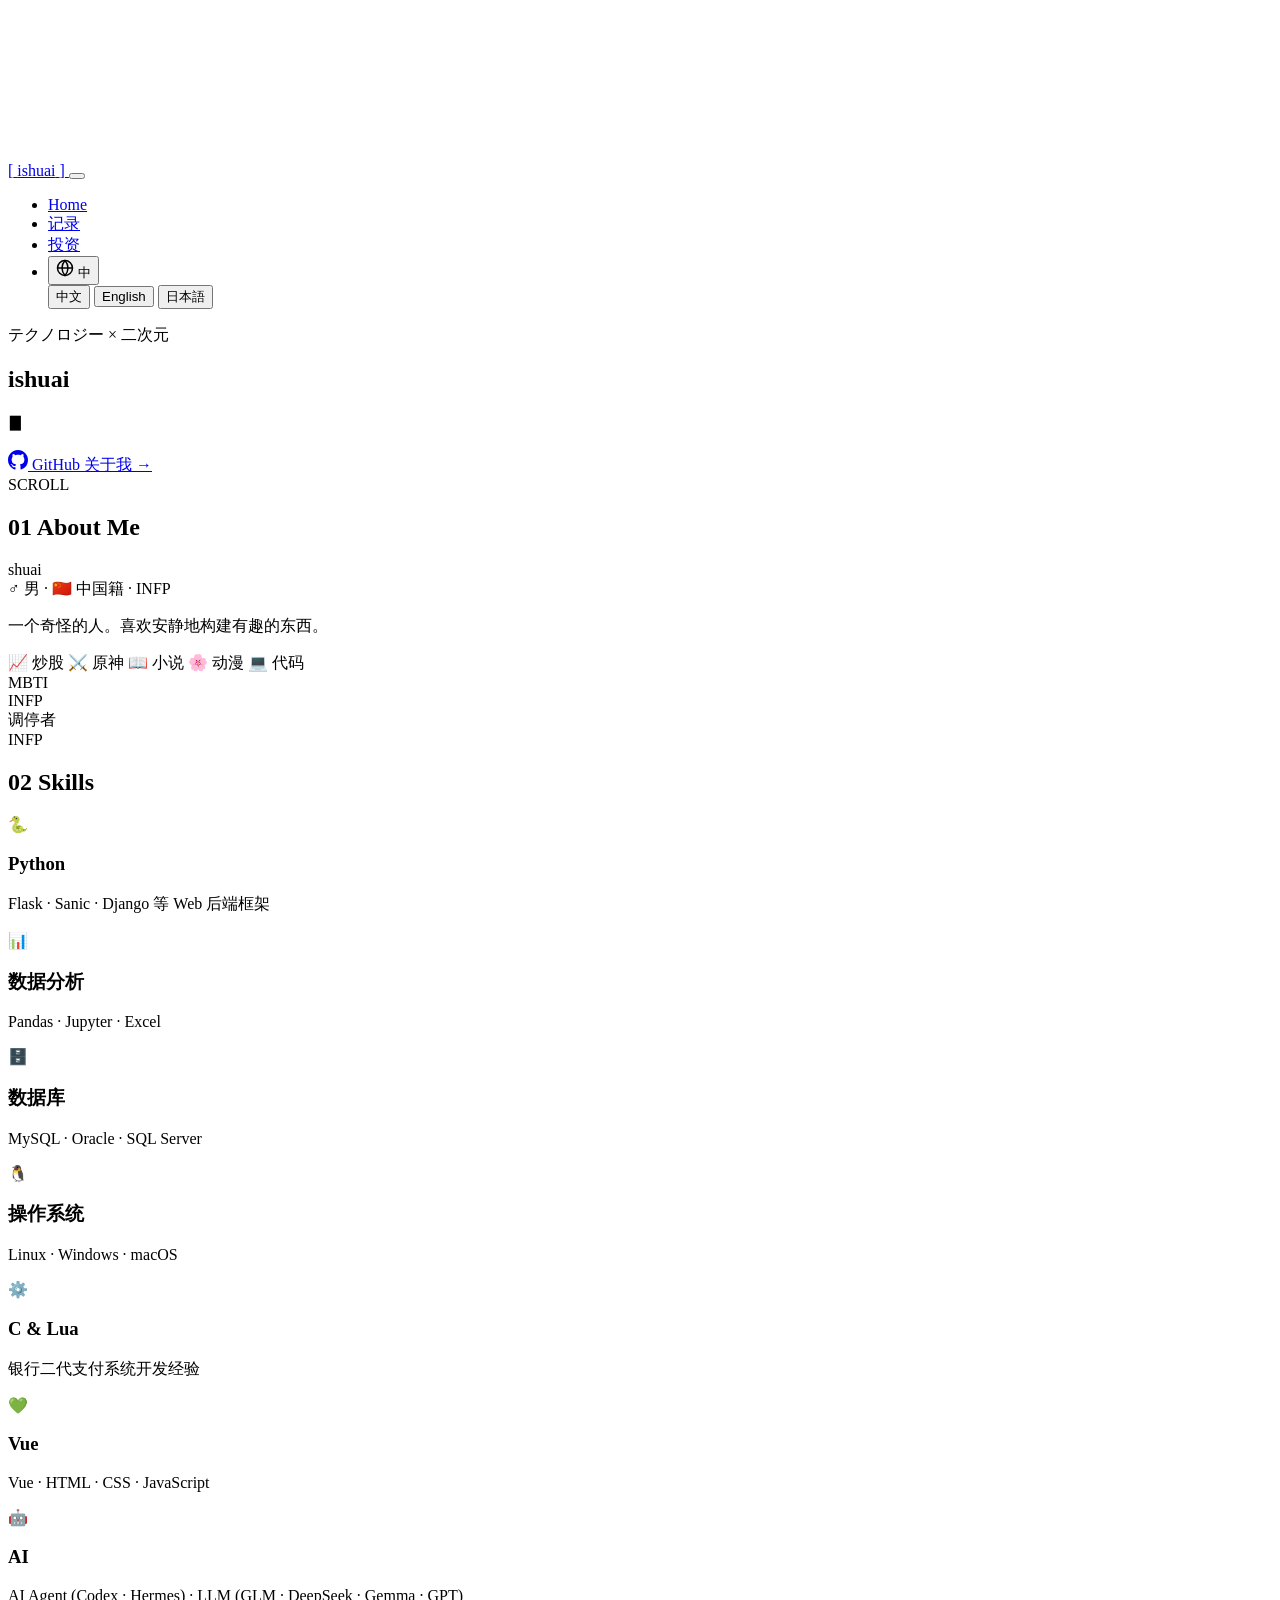
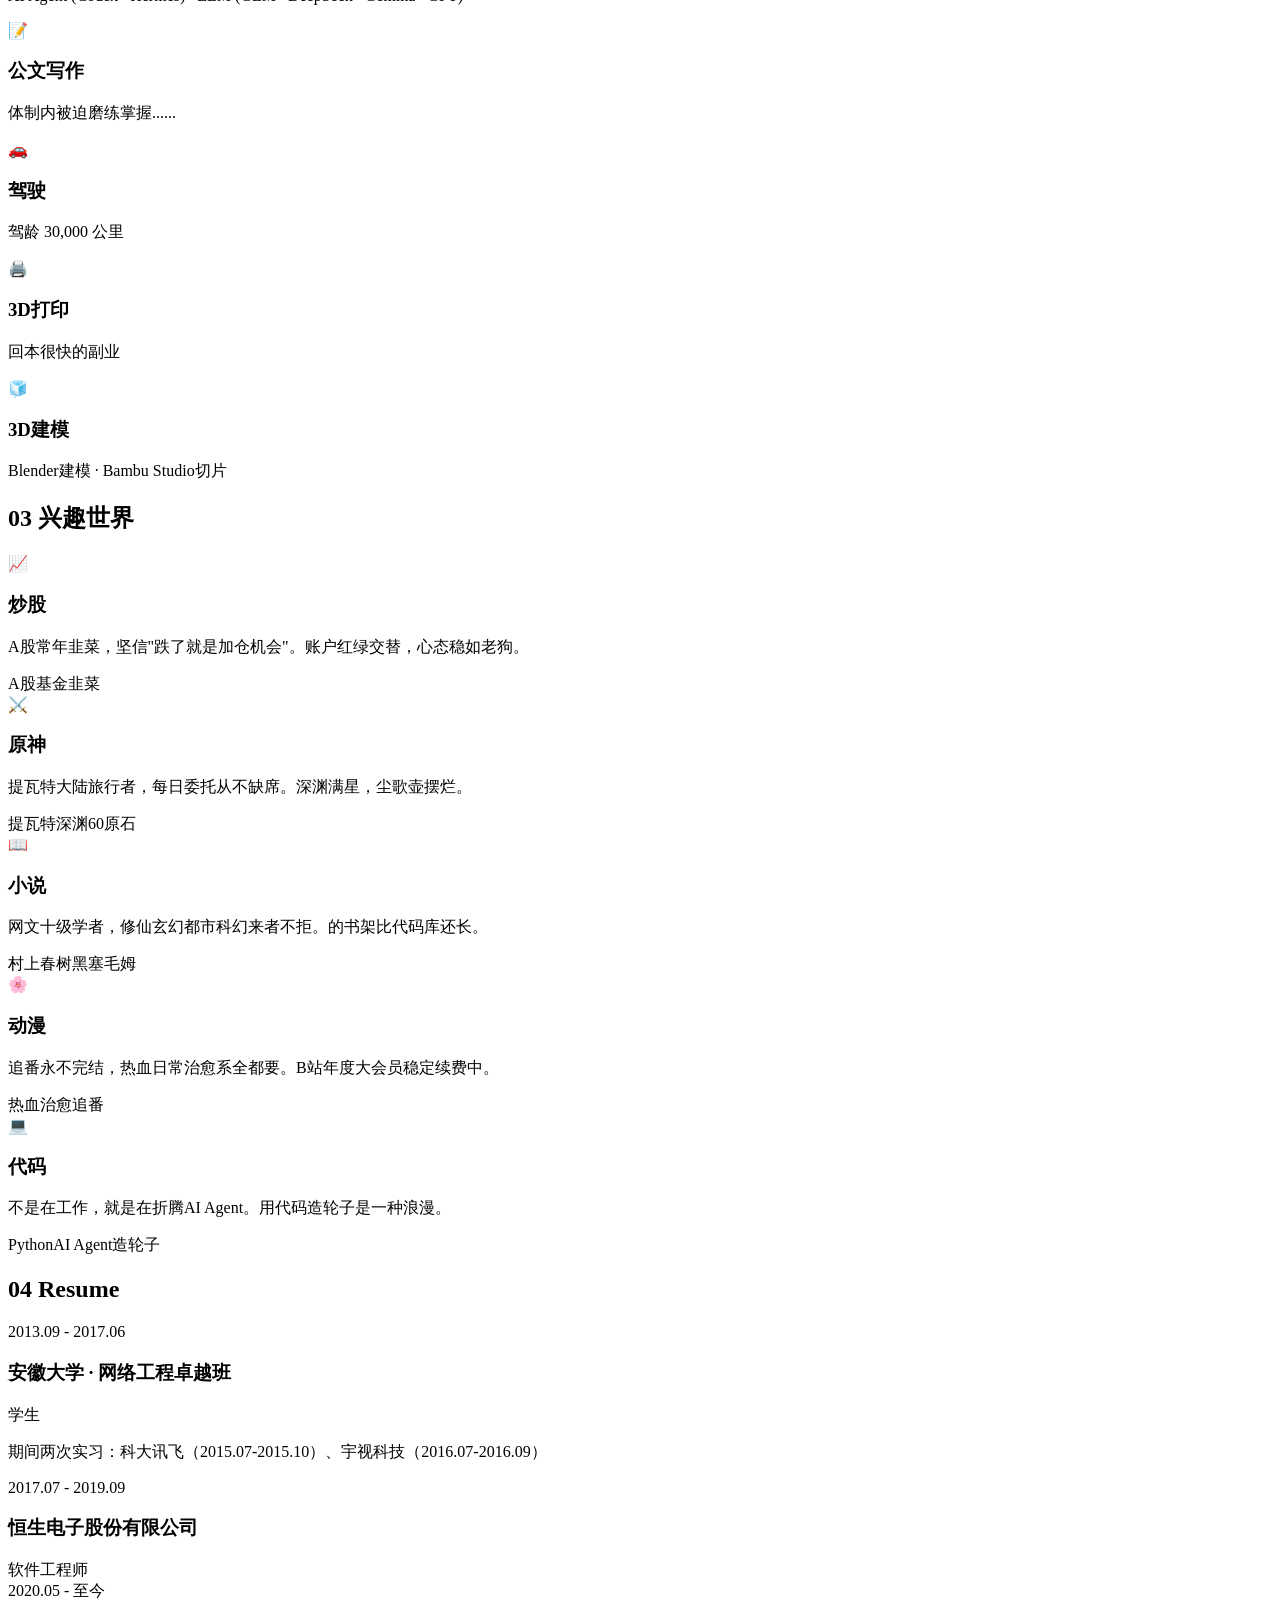
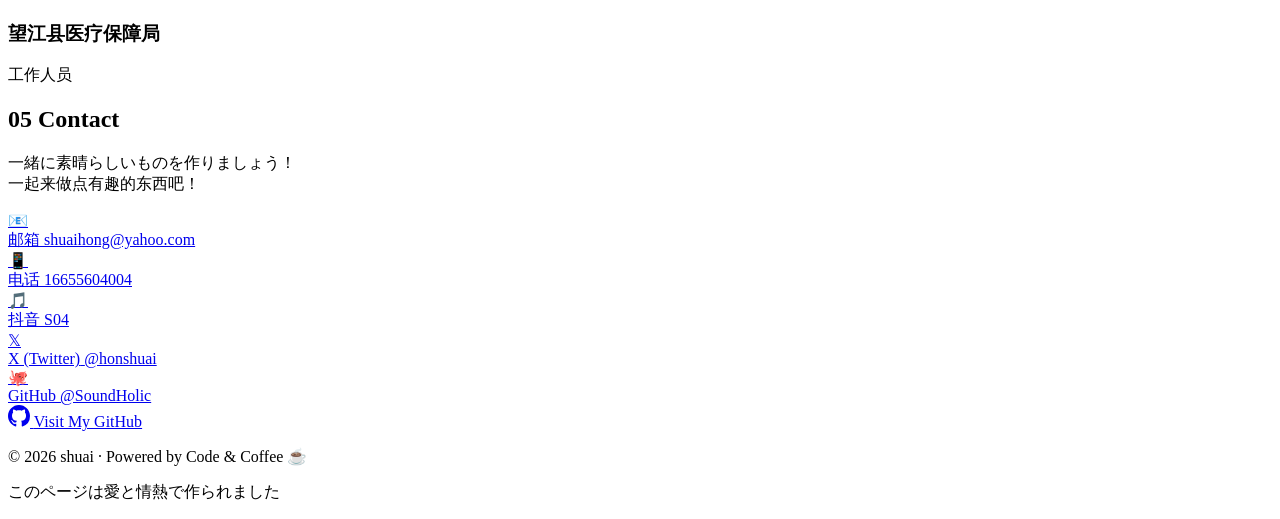
==== index/index.html @ 8010ee36 "move index to /index" ====
<!DOCTYPE html>
<html lang="zh-CN">
<head>
<meta charset="UTF-8">
<meta name="viewport" content="width=device-width,initial-scale=1.0,maximum-scale=5.0">
<meta name="theme-color" content="#0a0a1a">
<title>ishuai | イシュアイ</title>
<link rel="preconnect" href="https://fonts.googleapis.com">
<link href="https://fonts.googleapis.com/css2?family=Orbitron:wght@400;700;900&family=Noto+Sans+SC:wght@300;400;500;700;900&family=M+PLUS+Rounded+1c:wght@400;700;800&family=ZCOOL+XiaoWei&display=swap" rel="stylesheet">
<link rel="stylesheet" href="style.css">
</head>
<body>
<div id="particles"></div>
<canvas id="matrix"></canvas>

<header id="header">
  <nav class="nav-container">
    <a href="#home" class="logo">
      <span class="logo-bracket">[</span>
      <span class="logo-text">ishuai</span>
      <span class="logo-bracket">]</span>
    </a>
    <button class="nav-toggle" aria-label="menu" onclick="toggleNav()">
      <span></span><span></span><span></span>
    </button>
    <ul class="nav-links" id="navLinks">
      <li><a href="#home" data-i18n="nav.home" onclick="closeNav()">Home</a></li>
      <li><a href="records.html" data-i18n="nav.records">记录</a></li>
      <li><a href="invest.html" data-i18n="nav.invest">投资</a></li>
      <li class="lang-switch">
        <button class="lang-btn" onclick="toggleLang(event)" aria-label="language">
          <svg width="18" height="18" viewBox="0 0 24 24" fill="none" stroke="currentColor" stroke-width="2"><circle cx="12" cy="12" r="10"/><path d="M2 12h20M12 2a15.3 15.3 0 014 10 15.3 15.3 0 01-4 10 15.3 15.3 0 01-4-10 15.3 15.3 0 014-10z"/></svg>
          <span id="langLabel">中</span>
        </button>
        <div class="lang-dropdown" id="langDropdown">
          <button onclick="setLang('zh')">中文</button>
          <button onclick="setLang('en')">English</button>
          <button onclick="setLang('ja')">日本語</button>
        </div>
      </li>
    </ul>
  </nav>
</header>

<main>
  <section id="home" class="hero">
    <div class="hero-bg-grid"></div>
      <div class="hero-content">
      <div class="hero-badge" data-i18n="hero.badge">テクノロジー × 二次元</div>
      <h1 class="hero-title">
        <span class="glitch" data-text="ishuai">ishuai</span>
      </h1>

      <p class="hero-subtitle">
        <span class="typed" id="typed"></span><span class="cursor">▊</span>
      </p>
      <div class="hero-links">
        <a href="https://github.com/SoundHolic" target="_blank" class="btn-cyber">
          <svg width="20" height="20" viewBox="0 0 16 16" fill="currentColor"><path d="M8 0C3.58 0 0 3.58 0 8c0 3.54 2.29 6.53 5.47 7.59.4.07.55-.17.55-.38 0-.19-.01-.82-.01-1.49-2.01.37-2.53-.49-2.69-.94-.09-.23-.48-.94-.82-1.13-.28-.15-.68-.52-.01-.53.63-.01 1.08.58 1.23.82.72 1.21 1.87.87 2.33.66.07-.52.28-.87.51-1.07-1.78-.2-3.64-.89-3.64-3.95 0-.87.31-1.59.82-2.15-.08-.2-.36-1.02.08-2.12 0 0 .67-.21 2.2.82.64-.18 1.32-.27 2-.27.68 0 1.36.09 2 .27 1.53-1.04 2.2-.82 2.2-.82.44 1.1.16 1.92.08 2.12.51.56.82 1.27.82 2.15 0 3.07-1.87 3.75-3.65 3.95.29.25.54.73.54 1.48 0 1.07-.01 1.93-.01 2.2 0 .21.15.46.55.38A8.01 8.01 0 0016 8c0-4.42-3.58-8-8-8z"/></svg>
          <span data-i18n="hero.github">GitHub</span>
        </a>
        <a href="#about" class="btn-ghost" data-i18n="hero.about">关于我 →</a>
      </div>
    </div>
    <div class="scroll-indicator">
      <span>SCROLL</span>
      <div class="scroll-line"></div>
    </div>
  </section>

  <section id="about" class="section">
    <h2 class="section-title"><span class="section-num">01</span> <span data-i18n="about.title">About Me</span></h2>
    <div class="about-card">
      <div class="about-info">
        <div class="about-name">shuai</div>
        <div class="about-meta">
          <span class="meta-item">♂ <span data-i18n="about.male">男</span></span>
          <span class="meta-sep">·</span>
          <span class="meta-item">🇨🇳 <span data-i18n="about.cn">中国籍</span></span>
          <span class="meta-sep">·</span>
          <span class="meta-item mbti-badge">INFP</span>
        </div>
        <p class="about-desc" data-i18n="about.desc">一个奇怪的人。喜欢安静地构建有趣的东西。</p>
        <div class="about-tags">
          <span class="tag tag-glow">📈 <span data-i18n="about.hobby1">炒股</span></span>
          <span class="tag tag-glow">⚔️ <span data-i18n="about.hobby2">原神</span></span>
          <span class="tag tag-glow">📖 <span data-i18n="about.hobby3">小说</span></span>
          <span class="tag tag-glow">🌸 <span data-i18n="about.hobby4">动漫</span></span>
          <span class="tag tag-glow">💻 <span data-i18n="about.hobby5">代码</span></span>
        </div>
      </div>
      <div class="about-card-deco">
        <div class="infp-card">
          <div class="infp-label">MBTI</div>
          <div class="infp-type">INFP</div>
          <div class="infp-desc" data-i18n="about.infp">调停者</div>
          <div class="infp-traits">
            <span>I</span><span>N</span><span>F</span><span>P</span>
          </div>
        </div>
      </div>
    </div>
  </section>

  <section id="skills" class="section">
    <h2 class="section-title"><span class="section-num">02</span> <span data-i18n="skills.title">Skills</span></h2>
    <div class="skills-grid">
      <div class="skill-card" style="--delay:0s">
        <div class="skill-icon">🐍</div>
        <h3>Python</h3>
        <div class="skill-bar"><div class="bar-fill" style="--w:90%"></div></div>
        <p data-i18n="skills.python.desc">Flask · Sanic · Django 等 Web 后端框架</p>
      </div>
      <div class="skill-card" style="--delay:.05s">
        <div class="skill-icon">📊</div>
        <h3 data-i18n="skills.data.title">数据分析</h3>
        <div class="skill-bar"><div class="bar-fill" style="--w:75%"></div></div>
        <p data-i18n="skills.data.desc">Pandas · Jupyter · Excel</p>
      </div>
      <div class="skill-card" style="--delay:.1s">
        <div class="skill-icon">🗄️</div>
        <h3 data-i18n="skills.db.title">数据库</h3>
        <div class="skill-bar"><div class="bar-fill" style="--w:85%"></div></div>
        <p data-i18n="skills.db.desc">MySQL · Oracle · SQL Server</p>
      </div>
      <div class="skill-card" style="--delay:.15s">
        <div class="skill-icon">🐧</div>
        <h3 data-i18n="skills.os.title">操作系统</h3>
        <div class="skill-bar"><div class="bar-fill" style="--w:80%"></div></div>
        <p data-i18n="skills.os.desc">Linux · Windows · macOS</p>
      </div>
      <div class="skill-card" style="--delay:.2s">
        <div class="skill-icon">⚙️</div>
        <h3>C & Lua</h3>
        <div class="skill-bar"><div class="bar-fill" style="--w:70%"></div></div>
        <p data-i18n="skills.clua.desc">银行二代支付系统开发经验</p>
      </div>
      <div class="skill-card" style="--delay:.25s">
        <div class="skill-icon">💚</div>
        <h3>Vue</h3>
        <div class="skill-bar"><div class="bar-fill" style="--w:65%"></div></div>
        <p data-i18n="skills.frontend.desc">Vue · HTML · CSS · JavaScript</p>
      </div>
      <div class="skill-card" style="--delay:.3s">
        <div class="skill-icon">🤖</div>
        <h3 data-i18n="skills.ai.title">AI</h3>
        <div class="skill-bar"><div class="bar-fill" style="--w:75%"></div></div>
        <p data-i18n="skills.ai.desc">AI Agent (Codex · Hermes) · LLM (GLM · DeepSeek · Gemma · GPT)</p>
      </div>
      <div class="skill-card" style="--delay:.35s">
        <div class="skill-icon">📝</div>
        <h3 data-i18n="skills.doc.title">公文写作</h3>
        <div class="skill-bar"><div class="bar-fill" style="--w:60%"></div></div>
        <p data-i18n="skills.doc.desc">体制内被迫磨练掌握......</p>
      </div>
      <div class="skill-card" style="--delay:.4s">
        <div class="skill-icon">🚗</div>
        <h3 data-i18n="skills.drive.title">驾驶</h3>
        <div class="skill-bar"><div class="bar-fill" style="--w:85%"></div></div>
        <p data-i18n="skills.drive.desc">驾龄 30,000 公里</p>
      </div>
      <div class="skill-card" style="--delay:.45s">
        <div class="skill-icon">🖨️</div>
        <h3 data-i18n="skills.3dp.title">3D打印</h3>
        <div class="skill-bar"><div class="bar-fill" style="--w:50%"></div></div>
        <p data-i18n="skills.3dp.desc">回本很快的副业</p>
      </div>
      <div class="skill-card" style="--delay:.5s">
        <div class="skill-icon">🧊</div>
        <h3 data-i18n="skills.model.title">3D建模</h3>
        <div class="skill-bar"><div class="bar-fill" style="--w:45%"></div></div>
        <p data-i18n="skills.model.desc">Blender建模 · Bambu Studio切片</p>
      </div>
    </div>
  </section>

  <section id="world" class="section">
    <h2 class="section-title"><span class="section-num">03</span> <span data-i18n="world.title">兴趣世界</span></h2>
    <div class="world-grid">
      <div class="world-card world-stocks">
        <div class="world-card-bg">📈</div>
        <h3 data-i18n="world.stocks.title">炒股</h3>
        <p data-i18n="world.stocks.desc">A股常年韭菜，坚信"跌了就是加仓机会"。账户红绿交替，心态稳如老狗。</p>
        <div class="world-tags"><span>A股</span><span>基金</span><span>韭菜</span></div>
      </div>
      <div class="world-card world-genshin">
        <div class="world-card-bg">⚔️</div>
        <h3 data-i18n="world.genshin.title">原神</h3>
        <p data-i18n="world.genshin.desc">提瓦特大陆旅行者，每日委托从不缺席。深渊满星，尘歌壶摆烂。</p>
        <div class="world-tags"><span>提瓦特</span><span>深渊</span><span>60原石</span></div>
      </div>
      <div class="world-card world-novel">
        <div class="world-card-bg">📖</div>
        <h3 data-i18n="world.novel.title">小说</h3>
        <p data-i18n="world.novel.desc">网文十级学者，修仙玄幻都市科幻来者不拒。的书架比代码库还长。</p>
        <div class="world-tags"><span>村上春树</span><span>黑塞</span><span>毛姆</span></div>
      </div>
      <div class="world-card world-anime">
        <div class="world-card-bg">🌸</div>
        <h3 data-i18n="world.anime.title">动漫</h3>
        <p data-i18n="world.anime.desc">追番永不完结，热血日常治愈系全都要。B站年度大会员稳定续费中。</p>
        <div class="world-tags"><span>热血</span><span>治愈</span><span>追番</span></div>
      </div>
      <div class="world-card world-code">
        <div class="world-card-bg">💻</div>
        <h3 data-i18n="world.code.title">代码</h3>
        <p data-i18n="world.code.desc">不是在工作，就是在折腾AI Agent。用代码造轮子是一种浪漫。</p>
        <div class="world-tags"><span>Python</span><span>AI Agent</span><span>造轮子</span></div>
      </div>
    </div>
  </section>

  <!-- Resume / Timeline -->
  <section id="resume" class="section">
    <h2 class="section-title"><span class="section-num">04</span> <span data-i18n="resume.title">Resume</span></h2>
    <div class="timeline">
      <div class="timeline-item">
        <div class="timeline-dot"></div>
        <div class="timeline-date" data-i18n="resume.r1.date">2013.09 - 2017.06</div>
        <div class="timeline-content">
          <h3 data-i18n="resume.r1.title">安徽大学 · 网络工程卓越班</h3>
          <span class="timeline-role" data-i18n="resume.r1.role">学生</span>
          <p data-i18n="resume.r1.desc">期间两次实习：科大讯飞（2015.07-2015.10）、宇视科技（2016.07-2016.09）</p>
        </div>
      </div>
      <div class="timeline-item">
        <div class="timeline-dot"></div>
        <div class="timeline-date" data-i18n="resume.r2.date">2017.07 - 2019.09</div>
        <div class="timeline-content">
          <h3 data-i18n="resume.r2.title">恒生电子股份有限公司</h3>
          <span class="timeline-role" data-i18n="resume.r2.role">软件工程师</span>
        </div>
      </div>
      <div class="timeline-item">
        <div class="timeline-dot"></div>
        <div class="timeline-date" data-i18n="resume.r3.date">2020.05 - 至今</div>
        <div class="timeline-content">
          <h3 data-i18n="resume.r3.title">望江县医疗保障局</h3>
          <span class="timeline-role" data-i18n="resume.r3.role">工作人员</span>
        </div>
      </div>
    </div>
  </section>

  <section id="contact" class="section section-center">
    <h2 class="section-title"><span class="section-num">05</span> <span data-i18n="contact.title">Contact</span></h2>
    <div class="contact-card">
      <p class="contact-text" data-i18n="contact.text">一緒に素晴らしいものを作りましょう！<br>一起来做点有趣的东西吧！</p>
      <div class="contact-info">
        <a href="mailto:shuaihong@yahoo.com" class="contact-item">
          <div class="contact-icon">📧</div>
          <div class="contact-detail">
            <span class="contact-label" data-i18n="contact.email">邮箱</span>
            <span class="contact-value">shuaihong@yahoo.com</span>
          </div>
        </a>
        <a href="tel:16655604004" class="contact-item">
          <div class="contact-icon">📱</div>
          <div class="contact-detail">
            <span class="contact-label" data-i18n="contact.phone">电话</span>
            <span class="contact-value">16655604004</span>
          </div>
        </a>
        <a href="https://www.douyin.com/user/MS4wLjABAAAAeOaAbMUKQEgnLT6lOmWSi9bv_4q1y0HP-UfCY_e78jAidvD_2P4EDR6ivVaa-xSU" target="_blank" class="contact-item">
          <div class="contact-icon">🎵</div>
          <div class="contact-detail">
            <span class="contact-label" data-i18n="contact.douyin">抖音</span>
            <span class="contact-value">S04</span>
          </div>
        </a>
        <a href="https://x.com/honshuai" target="_blank" class="contact-item">
          <div class="contact-icon">𝕏</div>
          <div class="contact-detail">
            <span class="contact-label" data-i18n="contact.x">X (Twitter)</span>
            <span class="contact-value">@honshuai</span>
          </div>
        </a>
        <a href="https://github.com/SoundHolic" target="_blank" class="contact-item">
          <div class="contact-icon">🐙</div>
          <div class="contact-detail">
            <span class="contact-label" data-i18n="contact.github">GitHub</span>
            <span class="contact-value">@SoundHolic</span>
          </div>
        </a>
      </div>
      <a href="https://github.com/SoundHolic" target="_blank" class="btn-cyber btn-large" style="margin-top:28px">
        <svg width="22" height="22" viewBox="0 0 16 16" fill="currentColor"><path d="M8 0C3.58 0 0 3.58 0 8c0 3.54 2.29 6.53 5.47 7.59.4.07.55-.17.55-.38 0-.19-.01-.82-.01-1.49-2.01.37-2.53-.49-2.69-.94-.09-.23-.48-.94-.82-1.13-.28-.15-.68-.52-.01-.53.63-.01 1.08.58 1.23.82.72 1.21 1.87.87 2.33.66.07-.52.28-.87.51-1.07-1.78-.2-3.64-.89-3.64-3.95 0-.87.31-1.59.82-2.15-.08-.2-.36-1.02.08-2.12 0 0 .67-.21 2.2.82.64-.18 1.32-.27 2-.27.68 0 1.36.09 2 .27 1.53-1.04 2.2-.82 2.2-.82.44 1.1.16 1.92.08 2.12.51.56.82 1.27.82 2.15 0 3.07-1.87 3.75-3.65 3.95.29.25.54.73.54 1.48 0 1.07-.01 1.93-.01 2.2 0 .21.15.46.55.38A8.01 8.01 0 0016 8c0-4.42-3.58-8-8-8z"/></svg>
        <span data-i18n="contact.btn">Visit My GitHub</span>
      </a>
    </div>
  </section>

</main>

<footer>
  <p>© 2026 shuai · <span data-i18n="footer.powered">Powered by</span> <span class="footer-accent">Code & Coffee ☕</span></p>
  <p class="footer-jp" data-i18n="footer.jp">このページは愛と情熱で作られました</p>
</footer>

<script src="i18n.js"></script>
<script src="main.js"></script>
</body>
</html>
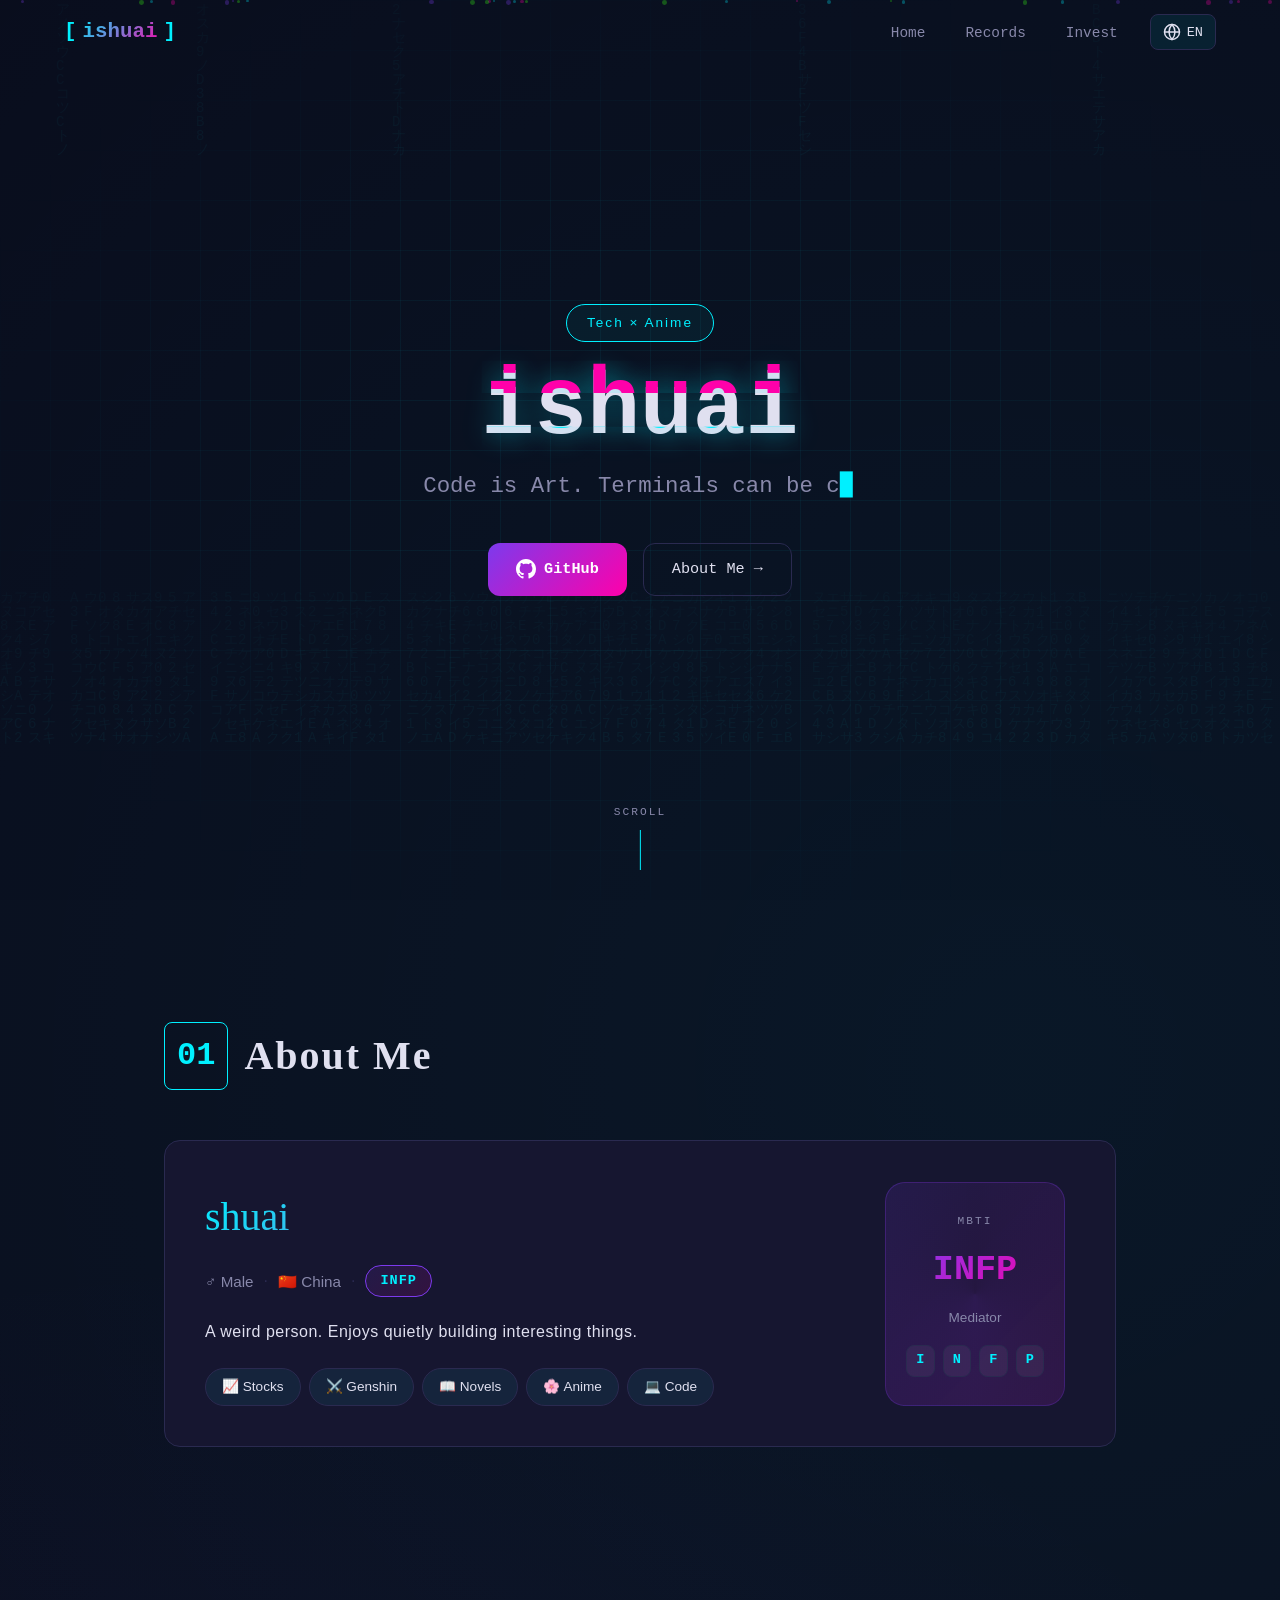
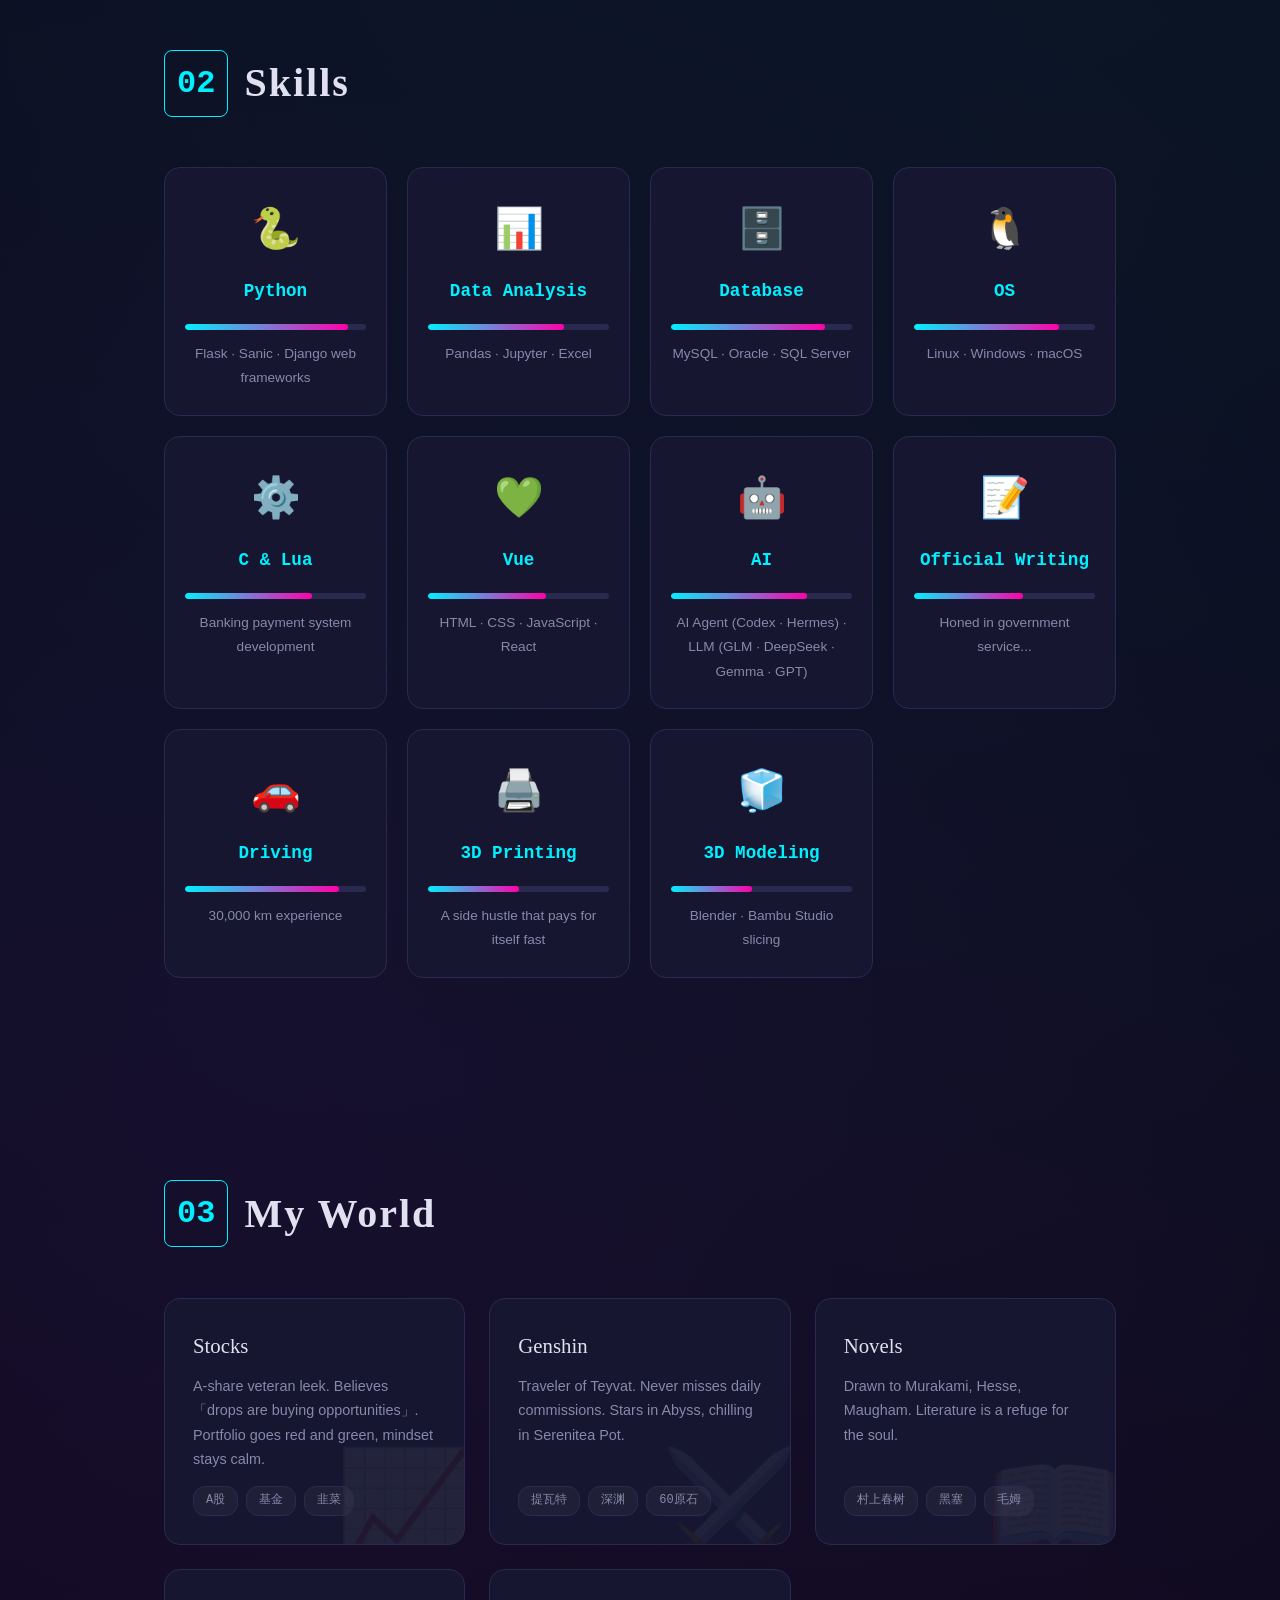
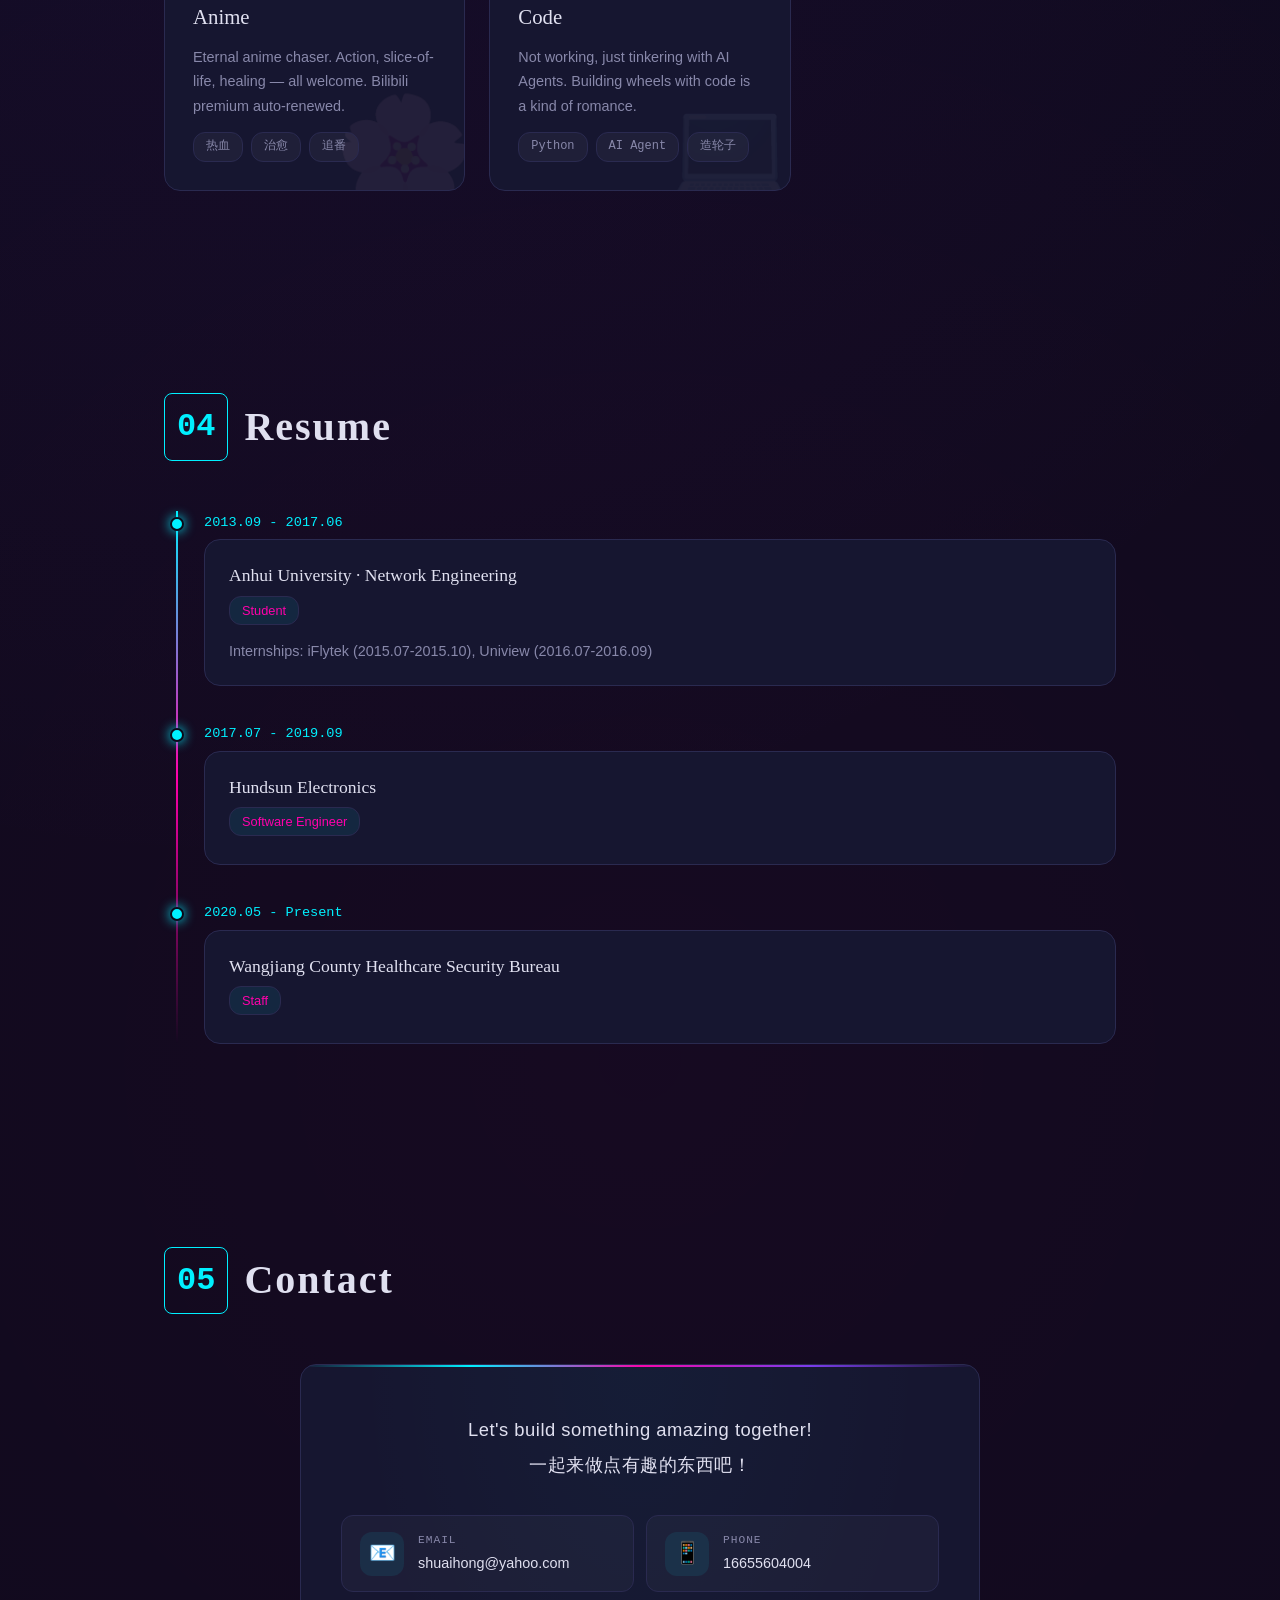
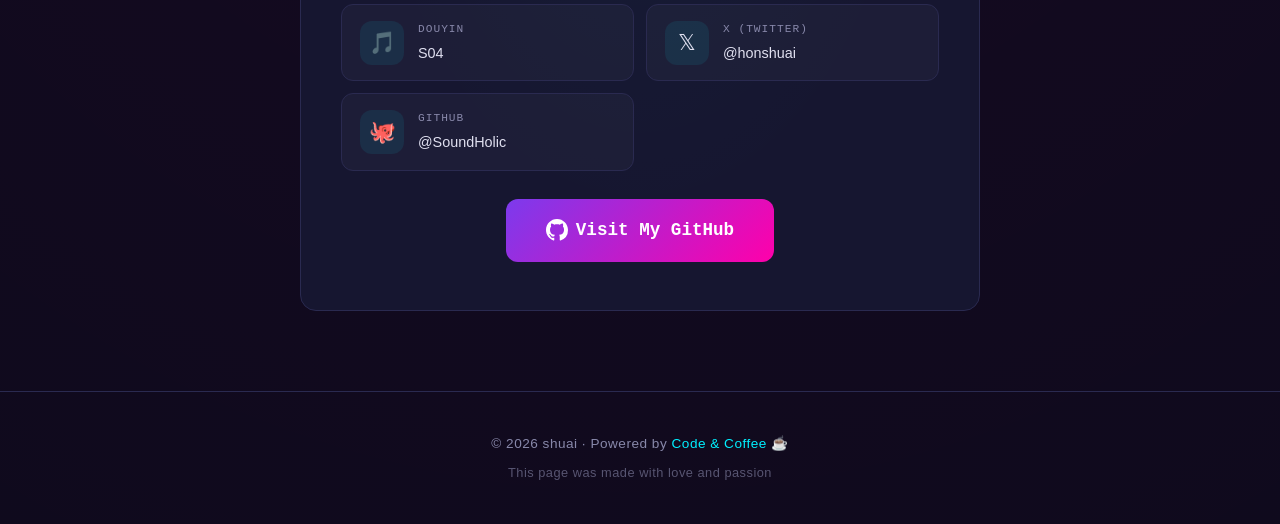
==== commit 15e5ddc6: "fix relative paths for /index" ====
--- a/index/index.html
+++ b/index/index.html
@@ -7,7 +7,7 @@
 <title>ishuai | イシュアイ</title>
 <link rel="preconnect" href="https://fonts.googleapis.com">
 <link href="https://fonts.googleapis.com/css2?family=Orbitron:wght@400;700;900&family=Noto+Sans+SC:wght@300;400;500;700;900&family=M+PLUS+Rounded+1c:wght@400;700;800&family=ZCOOL+XiaoWei&display=swap" rel="stylesheet">
-<link rel="stylesheet" href="style.css">
+<link rel="stylesheet" href="/style.css">
 </head>
 <body>
 <div id="particles"></div>
@@ -25,8 +25,8 @@
     </button>
     <ul class="nav-links" id="navLinks">
       <li><a href="#home" data-i18n="nav.home" onclick="closeNav()">Home</a></li>
-      <li><a href="records.html" data-i18n="nav.records">记录</a></li>
-      <li><a href="invest.html" data-i18n="nav.invest">投资</a></li>
+      <li><a href="/records.html" data-i18n="nav.records">记录</a></li>
+      <li><a href="/invest.html" data-i18n="nav.invest">投资</a></li>
       <li class="lang-switch">
         <button class="lang-btn" onclick="toggleLang(event)" aria-label="language">
           <svg width="18" height="18" viewBox="0 0 24 24" fill="none" stroke="currentColor" stroke-width="2"><circle cx="12" cy="12" r="10"/><path d="M2 12h20M12 2a15.3 15.3 0 014 10 15.3 15.3 0 01-4 10 15.3 15.3 0 01-4-10 15.3 15.3 0 014-10z"/></svg>
@@ -247,14 +247,14 @@
     <div class="contact-card">
       <p class="contact-text" data-i18n="contact.text">一緒に素晴らしいものを作りましょう！<br>一起来做点有趣的东西吧！</p>
       <div class="contact-info">
-        <a href="mailto:shuaihong@yahoo.com" class="contact-item">
+        <a href="/mailto:shuaihong@yahoo.com" class="contact-item">
           <div class="contact-icon">📧</div>
           <div class="contact-detail">
             <span class="contact-label" data-i18n="contact.email">邮箱</span>
             <span class="contact-value">shuaihong@yahoo.com</span>
           </div>
         </a>
-        <a href="tel:16655604004" class="contact-item">
+        <a href="/tel:16655604004" class="contact-item">
           <div class="contact-icon">📱</div>
           <div class="contact-detail">
             <span class="contact-label" data-i18n="contact.phone">电话</span>
@@ -297,7 +297,7 @@
   <p class="footer-jp" data-i18n="footer.jp">このページは愛と情熱で作られました</p>
 </footer>
 
-<script src="i18n.js"></script>
-<script src="main.js"></script>
+<script src="/i18n.js"></script>
+<script src="/main.js"></script>
 </body>
 </html>
--- a/style.css
+++ b/style.css
@@ -0,0 +1,347 @@
+*,*::before,*::after{box-sizing:border-box;margin:0;padding:0}
+:root{
+  --bg:#0a0a1a;--bg2:#12122e;--card:#161630;--border:#2a2a50;
+  --text:#e0e0f0;--text-dim:#8888aa;--accent:#00f0ff;--accent2:#ff00aa;
+  --accent3:#7c3aed;--green:#39ff14;--radius:16px;
+  --font-jp:'M PLUS Rounded 1c',sans-serif;
+  --font-tech:'Orbitron',monospace;
+  --font-sc:'Noto Sans SC',sans-serif;
+  --font-cn-title:'ZCOOL XiaoWei','Noto Sans SC',serif;
+}
+html{scroll-behavior:smooth;font-size:16px}
+body{background:var(--bg);color:var(--text);font-family:var(--font-sc);
+  line-height:1.8;overflow-x:hidden;min-height:100vh;font-weight:400;
+  background-image:radial-gradient(circle at 20% 50%,rgba(124,58,237,.08),transparent 50%),
+    radial-gradient(circle at 80% 20%,rgba(0,240,255,.06),transparent 50%),
+    radial-gradient(circle at 50% 80%,rgba(255,0,170,.05),transparent 50%)}
+a{color:inherit;text-decoration:none}
+ul{list-style:none}
+#particles{position:fixed;inset:0;pointer-events:none;z-index:0}
+.particle{position:absolute;width:4px;height:4px;border-radius:50%;
+  background:var(--accent);opacity:.3;animation:float linear infinite}
+@keyframes float{0%{transform:translateY(100vh) scale(0)}10%{opacity:.6}
+  90%{opacity:.6}100%{transform:translateY(-10vh) scale(1)}}
+#matrix{position:fixed;inset:0;z-index:0;opacity:.04;pointer-events:none}
+#header{position:fixed;top:0;left:0;right:0;z-index:100;transition:all .3s ease}
+#header.scrolled{background:rgba(10,10,26,.85);backdrop-filter:blur(20px);
+  -webkit-backdrop-filter:blur(20px);border-bottom:1px solid var(--border)}
+.nav-container{max-width:1200px;margin:0 auto;padding:0 24px;
+  display:flex;align-items:center;justify-content:space-between;height:64px}
+.logo{font-family:var(--font-tech);font-weight:900;font-size:1.3rem;
+  display:flex;align-items:center;gap:2px}
+.logo-bracket{color:var(--accent);animation:pulse 2s ease infinite}
+.logo-text{background:linear-gradient(135deg,var(--accent),var(--accent2));
+  -webkit-background-clip:text;background-clip:text;color:transparent;margin:0 4px}
+@keyframes pulse{0%,100%{opacity:1}50%{opacity:.4}}
+.nav-links{display:flex;gap:8px;align-items:center}
+.nav-links a{padding:8px 16px;border-radius:8px;font-size:.9rem;
+  font-family:var(--font-tech);transition:all .2s;color:var(--text-dim)}
+.nav-links a:hover{color:var(--accent);background:rgba(0,240,255,.1)}
+.nav-toggle{display:none;flex-direction:column;gap:4px;background:none;
+  border:none;cursor:pointer;padding:4px}
+.nav-toggle span{width:24px;height:2px;background:var(--text);
+  transition:all .3s;border-radius:2px}
+
+/* Lang switch */
+.lang-switch{position:relative;margin-left:8px}
+.lang-btn{display:flex;align-items:center;gap:6px;padding:8px 12px;
+  border-radius:8px;background:rgba(0,240,255,.08);border:1px solid var(--border);
+  color:var(--text);cursor:pointer;font-family:var(--font-tech);font-size:.85rem;
+  transition:all .2s}
+.lang-btn:hover{border-color:var(--accent);color:var(--accent)}
+.lang-dropdown{position:absolute;top:100%;right:0;margin-top:8px;
+  display:none;flex-direction:column;gap:2px;background:rgba(18,18,46,.95);
+  border:1px solid var(--border);border-radius:12px;padding:6px;min-width:120px;
+  backdrop-filter:blur(20px);-webkit-backdrop-filter:blur(20px);z-index:200}
+.lang-dropdown.open{display:flex}
+.lang-dropdown button{padding:8px 16px;border-radius:8px;background:none;
+  border:none;color:var(--text-dim);cursor:pointer;font-size:.9rem;
+  text-align:left;transition:all .15s;font-family:var(--font-sc)}
+.lang-dropdown button:hover{background:rgba(0,240,255,.1);color:var(--accent)}
+
+/* Hero name */
+.hero-name{display:flex;align-items:center;justify-content:center;gap:12px;
+  margin-bottom:20px;font-family:var(--font-sc)}
+.hero-cn{font-size:clamp(1.5rem,4vw,2rem);font-weight:700;color:var(--accent)}
+.hero-sep{color:var(--text-dim);font-size:1.2rem}
+.hero-en{font-family:var(--font-tech);font-size:clamp(1.2rem,3vw,1.6rem);
+  color:var(--accent2);font-weight:700}
+
+.hero{min-height:100vh;display:flex;align-items:center;justify-content:center;
+  position:relative;overflow:hidden;z-index:1}
+.hero-bg-grid{position:absolute;inset:0;
+  background-image:linear-gradient(rgba(0,240,255,.05) 1px,transparent 1px),
+    linear-gradient(90deg,rgba(0,240,255,.05) 1px,transparent 1px);
+  background-size:50px 50px;
+  mask-image:radial-gradient(ellipse at center,black 30%,transparent 80%);
+  -webkit-mask-image:radial-gradient(ellipse at center,black 30%,transparent 80%)}
+.hero-content{text-align:center;z-index:2;padding:0 24px;
+  max-width:900px;animation:fadeInUp 1s ease}
+.hero-badge{display:inline-block;padding:6px 20px;border-radius:20px;
+  border:1px solid var(--accent);color:var(--accent);
+  font-family:var(--font-jp);font-size:.85rem;margin-bottom:24px;
+  background:rgba(0,240,255,.05);letter-spacing:2px}
+.hero-title{font-family:var(--font-tech);font-size:clamp(2.5rem,8vw,5.5rem);
+  font-weight:900;line-height:1;margin-bottom:12px}
+.glitch{position:relative;color:var(--text);text-shadow:0 0 30px rgba(0,240,255,.3)}
+.glitch::before,.glitch::after{content:attr(data-text);
+  position:absolute;top:0;left:0;width:100%;height:100%}
+.glitch::before{color:var(--accent2);animation:glitch-1 3s infinite;
+  clip-path:polygon(0 0,100% 0,100% 33%,0 33%)}
+.glitch::after{color:var(--accent);animation:glitch-2 3s infinite;
+  clip-path:polygon(0 67%,100% 67%,100% 100%,0 100%)}
+@keyframes glitch-1{0%,90%,100%{transform:translate(0)}
+  92%{transform:translate(-2px,1px)}94%{transform:translate(2px,-1px)}
+  96%{transform:translate(-1px,2px)}}
+@keyframes glitch-2{0%,90%,100%{transform:translate(0)}
+  93%{transform:translate(2px,-1px)}95%{transform:translate(-2px,1px)}
+  97%{transform:translate(1px,-2px)}}
+.hero-subtitle{font-size:clamp(1rem,3vw,1.4rem);color:var(--text-dim);
+  margin-bottom:36px;font-family:var(--font-tech);min-height:1.6em}
+.cursor{color:var(--accent);animation:blink .8s step-end infinite}
+@keyframes blink{50%{opacity:0}}
+.hero-links{display:flex;gap:16px;justify-content:center;flex-wrap:wrap}
+.btn-cyber{display:inline-flex;align-items:center;gap:8px;padding:12px 28px;
+  border-radius:12px;background:linear-gradient(135deg,var(--accent3),var(--accent2));
+  color:#fff;font-family:var(--font-tech);font-weight:700;font-size:.95rem;
+  border:none;cursor:pointer;transition:all .3s;position:relative;overflow:hidden}
+.btn-cyber::before{content:'';position:absolute;inset:0;
+  background:linear-gradient(135deg,var(--accent),var(--accent2));
+  opacity:0;transition:opacity .3s}
+.btn-cyber:hover::before{opacity:1}
+.btn-cyber>*{position:relative;z-index:1}
+.btn-cyber:hover{box-shadow:0 0 30px rgba(255,0,170,.4);transform:translateY(-2px)}
+.btn-ghost{display:inline-flex;align-items:center;gap:8px;padding:12px 28px;
+  border-radius:12px;border:1px solid var(--border);color:var(--text);
+  font-family:var(--font-tech);font-size:.95rem;transition:all .3s}
+.btn-ghost:hover{border-color:var(--accent);color:var(--accent);background:rgba(0,240,255,.05)}
+.btn-large{padding:16px 40px;font-size:1.1rem}
+.scroll-indicator{position:absolute;bottom:30px;left:50%;
+  transform:translateX(-50%);display:flex;flex-direction:column;
+  align-items:center;gap:8px;color:var(--text-dim);font-size:.7rem;
+  font-family:var(--font-tech);letter-spacing:2px}
+.scroll-line{width:1px;height:40px;background:var(--accent);
+  animation:scrollDown 2s ease infinite;transform-origin:top}
+@keyframes scrollDown{0%{transform:scaleY(0);transform-origin:top}
+  50%{transform:scaleY(1);transform-origin:top}
+  51%{transform:scaleY(1);transform-origin:bottom}
+  100%{transform:scaleY(0);transform-origin:bottom}}
+.section{max-width:1000px;margin:0 auto;padding:120px 24px 80px;
+  position:relative;z-index:1}
+.section-center{text-align:center}
+.section-title{font-family:var(--font-cn-title);font-size:clamp(1.5rem,4vw,2.5rem);font-weight:400;letter-spacing:2px;
+  font-weight:700;margin-bottom:48px;display:flex;align-items:center;gap:16px}
+.section-num{font-size:.8em;color:var(--accent);
+  border:1px solid var(--accent);padding:4px 12px;border-radius:8px;
+  font-family:var(--font-tech);letter-spacing:0}
+.about-card{display:flex;gap:40px;align-items:stretch;flex-wrap:wrap;
+  background:var(--card);border:1px solid var(--border);
+  border-radius:var(--radius);padding:40px}
+.about-avatar{position:relative;width:120px;height:120px;flex-shrink:0}
+.avatar-ring{position:absolute;inset:-4px;border-radius:50%;
+  border:2px solid var(--accent);animation:spin 8s linear infinite}
+.avatar-ring::before{content:'';position:absolute;inset:-4px;
+  border-radius:50%;border:2px dashed var(--accent2);
+  animation:spin 12s linear infinite reverse}
+@keyframes spin{to{transform:rotate(360deg)}}
+
+.about-tags{display:flex;gap:8px;flex-wrap:wrap}
+.skills-grid{display:grid;grid-template-columns:repeat(auto-fit,minmax(220px,1fr));gap:20px}
+.skill-card{background:var(--card);border:1px solid var(--border);
+  border-radius:var(--radius);padding:24px 20px;text-align:center;
+  transition:all .3s;animation:fadeInUp .6s ease backwards;animation-delay:var(--delay)}
+.skill-card:hover{border-color:var(--accent);transform:translateY(-4px);
+  box-shadow:0 10px 30px rgba(0,240,255,.1)}
+.skill-icon{font-size:2.5rem;margin-bottom:12px}
+.skill-card h3{font-family:var(--font-tech);font-size:1.1rem;margin-bottom:16px;color:var(--accent)}
+.skill-bar{height:6px;background:var(--border);border-radius:3px;overflow:hidden;margin-bottom:12px}
+.bar-fill{height:100%;border-radius:3px;width:0;
+  background:linear-gradient(90deg,var(--accent),var(--accent2));transition:width 1.5s ease .3s}
+.skill-card.visible .bar-fill{width:var(--w)}
+.skill-card p{font-size:.85rem;color:var(--text-dim)}
+.projects-grid{display:grid;grid-template-columns:repeat(auto-fit,minmax(280px,1fr));gap:24px}
+.project-card{background:var(--card);border:1px solid var(--border);
+  border-radius:var(--radius);padding:28px;transition:all .3s;position:relative;overflow:hidden}
+.project-card::before{content:'';position:absolute;top:0;left:0;right:0;height:3px;
+  background:linear-gradient(90deg,var(--accent),var(--accent2));
+  transform:scaleX(0);transform-origin:left;transition:transform .3s}
+.project-card:hover::before{transform:scaleX(1)}
+.project-card:hover{border-color:var(--accent);transform:translateY(-4px)}
+.project-header{display:flex;justify-content:space-between;align-items:center;margin-bottom:16px}
+.project-lang{font-size:.75rem;padding:2px 10px;border-radius:6px;
+  background:rgba(247,223,30,.1);color:#f7df1e;font-family:var(--font-tech)}
+.project-dot{width:10px;height:10px;border-radius:50%;background:var(--green);box-shadow:0 0 8px var(--green)}
+.project-card h3{font-size:1.2rem;margin-bottom:8px;font-family:var(--font-cn-title);font-weight:400}
+.project-card p{color:var(--text-dim);font-size:.9rem;margin-bottom:16px}
+.project-link{font-family:var(--font-tech);font-size:.85rem;color:var(--accent);transition:gap .2s}
+.project-link:hover{letter-spacing:1px}
+.contact-card{text-align:center;max-width:680px;margin:0 auto;
+  background:var(--card);border:1px solid var(--border);border-radius:var(--radius);
+  padding:48px 40px;position:relative;overflow:hidden}
+.contact-card::before{content:'';position:absolute;top:0;left:0;right:0;height:2px;
+  background:linear-gradient(90deg,transparent,var(--accent),var(--accent2),var(--accent3),transparent)}
+.contact-card::after{content:'';position:absolute;top:0;left:0;right:0;bottom:0;
+  background:radial-gradient(ellipse at 50% 0%,rgba(0,240,255,.03) 0%,transparent 60%);
+  pointer-events:none}
+.contact-text{font-size:1.15rem;margin-bottom:32px;color:var(--text);
+  font-weight:300;letter-spacing:.5px;line-height:1.9;position:relative;z-index:1}
+footer{text-align:center;padding:40px 24px;border-top:1px solid var(--border);
+  color:var(--text-dim);font-size:.85rem;position:relative;z-index:1;font-weight:300;letter-spacing:.5px}
+.footer-accent{color:var(--accent)}
+.footer-jp{font-family:var(--font-jp);margin-top:4px;font-size:.8rem;opacity:.6}
+@keyframes fadeInUp{from{opacity:0;transform:translateY(30px)}to{opacity:1;transform:translateY(0)}}
+.fade-in{opacity:0;transform:translateY(30px);transition:all .6s ease}
+.fade-in.visible{opacity:1;transform:translateY(0)}
+@media(max-width:768px){
+  .nav-toggle{display:flex}
+  .nav-links{position:fixed;top:64px;left:0;right:0;
+    background:rgba(10,10,26,.95);backdrop-filter:blur(20px);
+    flex-direction:column;padding:16px;gap:4px;
+    border-bottom:1px solid var(--border);
+    transform:translateY(-150%);transition:transform .3s ease;z-index:99}
+  .nav-links.open{transform:translateY(0)}
+  .nav-links li{width:100%}
+  .nav-links a{display:block;padding:12px 16px}
+  .lang-switch{margin:8px 0 0 0}
+  .lang-dropdown{position:static;display:none}
+  .lang-dropdown.open{display:flex;flex-direction:row;flex-wrap:wrap}
+  .about-card{padding:24px;gap:24px}
+  .about-avatar{width:90px;height:90px}
+  .section{padding:100px 16px 60px}
+  .hero-badge{font-size:.75rem}
+}
+@media(max-width:480px){
+  .hero-links{flex-direction:column;align-items:center}
+  .btn-cyber,.btn-ghost{width:100%;justify-content:center}
+  .contact-card{padding:28px}
+  .skills-grid{grid-template-columns:1fr 1fr}
+  .skill-card{padding:20px 12px}
+  .skill-icon{font-size:1.8rem}
+  .footer-jp{font-size:.7rem}
+  .hero-name{gap:8px}
+}
+@media(max-width:360px){.skills-grid{grid-template-columns:1fr}}
+@media(max-height:500px) and (orientation:landscape){.hero{min-height:100vh}.scroll-indicator{display:none}}
+@media(prefers-reduced-motion:reduce){*,*::before,*::after{animation-duration:.01ms!important;transition-duration:.01ms!important}}
+
+/* Timeline / Resume */
+.timeline{position:relative;padding-left:40px}
+.timeline::before{content:'';position:absolute;left:12px;top:0;bottom:0;
+  width:2px;background:linear-gradient(180deg,var(--accent),var(--accent2),transparent)}
+.timeline-item{position:relative;margin-bottom:36px}
+.timeline-item:last-child{margin-bottom:0}
+.timeline-dot{position:absolute;left:-34px;top:6px;width:14px;height:14px;
+  border-radius:50%;background:var(--accent);border:2px solid var(--bg);
+  box-shadow:0 0 12px var(--accent)}
+.timeline-date{font-family:var(--font-tech);font-size:.85rem;color:var(--accent);
+  margin-bottom:4px}
+.timeline-content{background:var(--card);border:1px solid var(--border);
+  border-radius:var(--radius);padding:20px 24px;transition:all .3s}
+.timeline-content:hover{border-color:var(--accent);transform:translateX(4px);
+  box-shadow:0 4px 20px rgba(0,240,255,.08)}
+.timeline-content h3{font-size:1.1rem;margin-bottom:4px;color:var(--text);font-family:var(--font-cn-title);font-weight:400}
+.timeline-role{display:inline-block;padding:2px 12px;border-radius:12px;
+  background:rgba(0,240,255,.08);border:1px solid var(--border);
+  font-size:.8rem;color:var(--accent2);margin-bottom:8px}
+.timeline-content p{font-size:.9rem;color:var(--text-dim);margin-top:6px}
+@media(max-width:480px){.timeline{padding-left:28px}.timeline-dot{left:-22px;width:10px;height:10px}
+  .timeline-content{padding:16px}}
+
+/* Contact info items — redesigned */
+.contact-info{display:grid;grid-template-columns:repeat(auto-fit,minmax(260px,1fr));
+  gap:12px;margin-top:28px;text-align:left;position:relative;z-index:1}
+.contact-item{display:flex;align-items:center;gap:14px;padding:14px 18px;
+  border-radius:12px;background:rgba(255,255,255,.03);border:1px solid var(--border);
+  transition:all .3s cubic-bezier(.4,0,.2,1);
+  cursor:pointer;text-decoration:none;position:relative;overflow:hidden}
+.contact-item::before{content:'';position:absolute;left:0;top:10%;bottom:10%;
+  width:3px;border-radius:0 3px 3px 0;background:var(--accent);
+  transform:scaleY(0);transition:transform .3s cubic-bezier(.4,0,.2,1)}
+.contact-item:hover{border-color:var(--accent);background:rgba(0,240,255,.05);
+  transform:translateX(4px);
+  box-shadow:0 0 20px rgba(0,240,255,.08),inset 0 0 20px rgba(0,240,255,.02)}
+.contact-item:hover::before{transform:scaleY(1)}
+.contact-icon{font-size:1.35rem;flex-shrink:0;width:44px;height:44px;
+  display:flex;align-items:center;justify-content:center;border-radius:12px;
+  background:rgba(0,240,255,.08);transition:all .3s}
+.contact-item:hover .contact-icon{background:rgba(0,240,255,.15);
+  box-shadow:0 0 12px rgba(0,240,255,.2)}
+.contact-detail{display:flex;flex-direction:column;gap:1px;min-width:0}
+.contact-label{font-size:.7rem;color:var(--text-dim);font-family:var(--font-tech);
+  letter-spacing:1px;text-transform:uppercase}
+.contact-value{font-size:.9rem;color:var(--text);word-break:break-all;font-weight:400}
+.contact-item:hover .contact-value{color:var(--accent)}
+@media(max-width:480px){.contact-info{grid-template-columns:1fr}
+  .contact-card{padding:32px 20px}}
+
+
+/* About section rebuild */
+.about-card{display:flex;gap:40px;align-items:stretch;flex-wrap:wrap}
+.about-info{flex:1;min-width:300px;display:flex;flex-direction:column;justify-content:center}
+.about-name{font-family:var(--font-cn-title);font-size:2.5rem;font-weight:400;
+  background:linear-gradient(135deg,var(--accent),var(--accent2));
+  -webkit-background-clip:text;background-clip:text;color:transparent;margin-bottom:12px}
+.about-meta{display:flex;align-items:center;gap:10px;margin-bottom:20px;flex-wrap:wrap}
+.meta-item{font-size:.95rem;color:var(--text-dim);font-weight:300}
+.meta-sep{color:var(--border)}
+.mbti-badge{padding:3px 14px;border-radius:20px;background:linear-gradient(135deg,#7c3aed20,#ff00aa20);
+  border:1px solid var(--accent3);color:var(--accent);font-family:var(--font-tech);
+  font-weight:700;font-size:.85rem;letter-spacing:1px}
+.about-desc{font-size:1rem;line-height:1.9;color:var(--text);font-weight:300;
+  letter-spacing:.5px;margin-bottom:20px}
+.tag-glow{padding:6px 16px !important;border-radius:20px;
+  background:rgba(0,240,255,.06) !important;border:1px solid var(--border) !important;
+  font-size:.85rem !important;color:var(--text) !important;transition:all .25s;
+  font-weight:300 !important}
+.tag-glow:hover{border-color:var(--accent) !important;background:rgba(0,240,255,.12) !important;
+  box-shadow:0 0 12px rgba(0,240,255,.15);transform:translateY(-1px)}
+.about-card-deco{display:flex;align-items:center;justify-content:center;min-width:200px}
+.infp-card{width:180px;padding:28px 20px;border-radius:20px;text-align:center;
+  background:linear-gradient(135deg,rgba(124,58,237,.12),rgba(255,0,170,.08));
+  border:1px solid rgba(124,58,237,.3);position:relative;overflow:hidden}
+.infp-card::before{content:'';position:absolute;top:-50%;left:-50%;width:200%;height:200%;
+  background:conic-gradient(from 0deg,transparent,rgba(124,58,237,.1),transparent);
+  animation:spin 6s linear infinite}
+.infp-card>*{position:relative;z-index:1}
+.infp-label{font-family:var(--font-tech);font-size:.7rem;color:var(--text-dim);
+  letter-spacing:2px;margin-bottom:8px}
+.infp-type{font-family:var(--font-tech);font-size:2.2rem;font-weight:900;
+  background:linear-gradient(135deg,var(--accent3),var(--accent2));
+  -webkit-background-clip:text;background-clip:text;color:transparent;margin-bottom:4px}
+.infp-desc{font-size:.85rem;color:var(--text-dim);margin-bottom:14px;font-weight:300}
+.infp-traits{display:flex;justify-content:center;gap:8px}
+.infp-traits span{width:32px;height:32px;border-radius:8px;display:flex;align-items:center;
+  justify-content:center;font-family:var(--font-tech);font-weight:700;font-size:.85rem;
+  background:rgba(255,255,255,.05);border:1px solid var(--border);color:var(--accent)}
+@media(max-width:768px){.about-card{flex-direction:column}.about-card-deco{min-width:100%}
+  .about-name{font-size:2rem}}
+
+@media(min-width:769px) and (max-width:1024px){.skills-grid{grid-template-columns:repeat(3,1fr)}}
+
+/* World / 兴趣世界 */
+.world-grid{display:grid;grid-template-columns:repeat(auto-fit,minmax(300px,1fr));gap:24px}
+.world-card{position:relative;overflow:hidden;border-radius:var(--radius);
+  background:var(--card);border:1px solid var(--border);padding:28px;
+  transition:all .3s;min-height:220px;display:flex;flex-direction:column}
+.world-card::before{content:'';position:absolute;top:0;left:0;right:0;height:3px;
+  transform:scaleX(0);transform-origin:left;transition:transform .3s}
+.world-card:hover::before{transform:scaleX(1)}
+.world-card:hover{transform:translateY(-4px);border-color:var(--accent)}
+.world-card-bg{position:absolute;right:-10px;bottom:-20px;font-size:7rem;
+  opacity:.06;pointer-events:none;line-height:1}
+.world-stocks::before{background:linear-gradient(90deg,#ff4500,#ff8c00)}
+.world-genshin::before{background:linear-gradient(90deg,#00f0ff,#7c3aed)}
+.world-novel::before{background:linear-gradient(90deg,#39ff14,#00f0ff)}
+.world-anime::before{background:linear-gradient(90deg,#ff00aa,#ff8a65)}
+.world-code::before{background:linear-gradient(90deg,#7c3aed,#00f0ff)}
+.world-drive::before{background:linear-gradient(90deg,#ffd54f,#ff8c00)}
+.world-card h3{font-family:var(--font-cn-title);font-size:1.3rem;margin-bottom:10px;
+  font-weight:400;position:relative;z-index:1}
+.world-card p{font-size:.9rem;color:var(--text-dim);line-height:1.7;
+  font-weight:300;position:relative;z-index:1;flex:1}
+.world-tags{display:flex;gap:8px;flex-wrap:wrap;margin-top:14px;position:relative;z-index:1}
+.world-tags span{padding:3px 12px;border-radius:12px;font-size:.75rem;
+  font-family:var(--font-tech);background:rgba(255,255,255,.04);
+  border:1px solid var(--border);color:var(--text-dim)}
+.world-card:hover .world-tags span{border-color:var(--accent);color:var(--accent)}
+@media(max-width:480px){.world-grid{grid-template-columns:1fr}.world-card{padding:20px}}
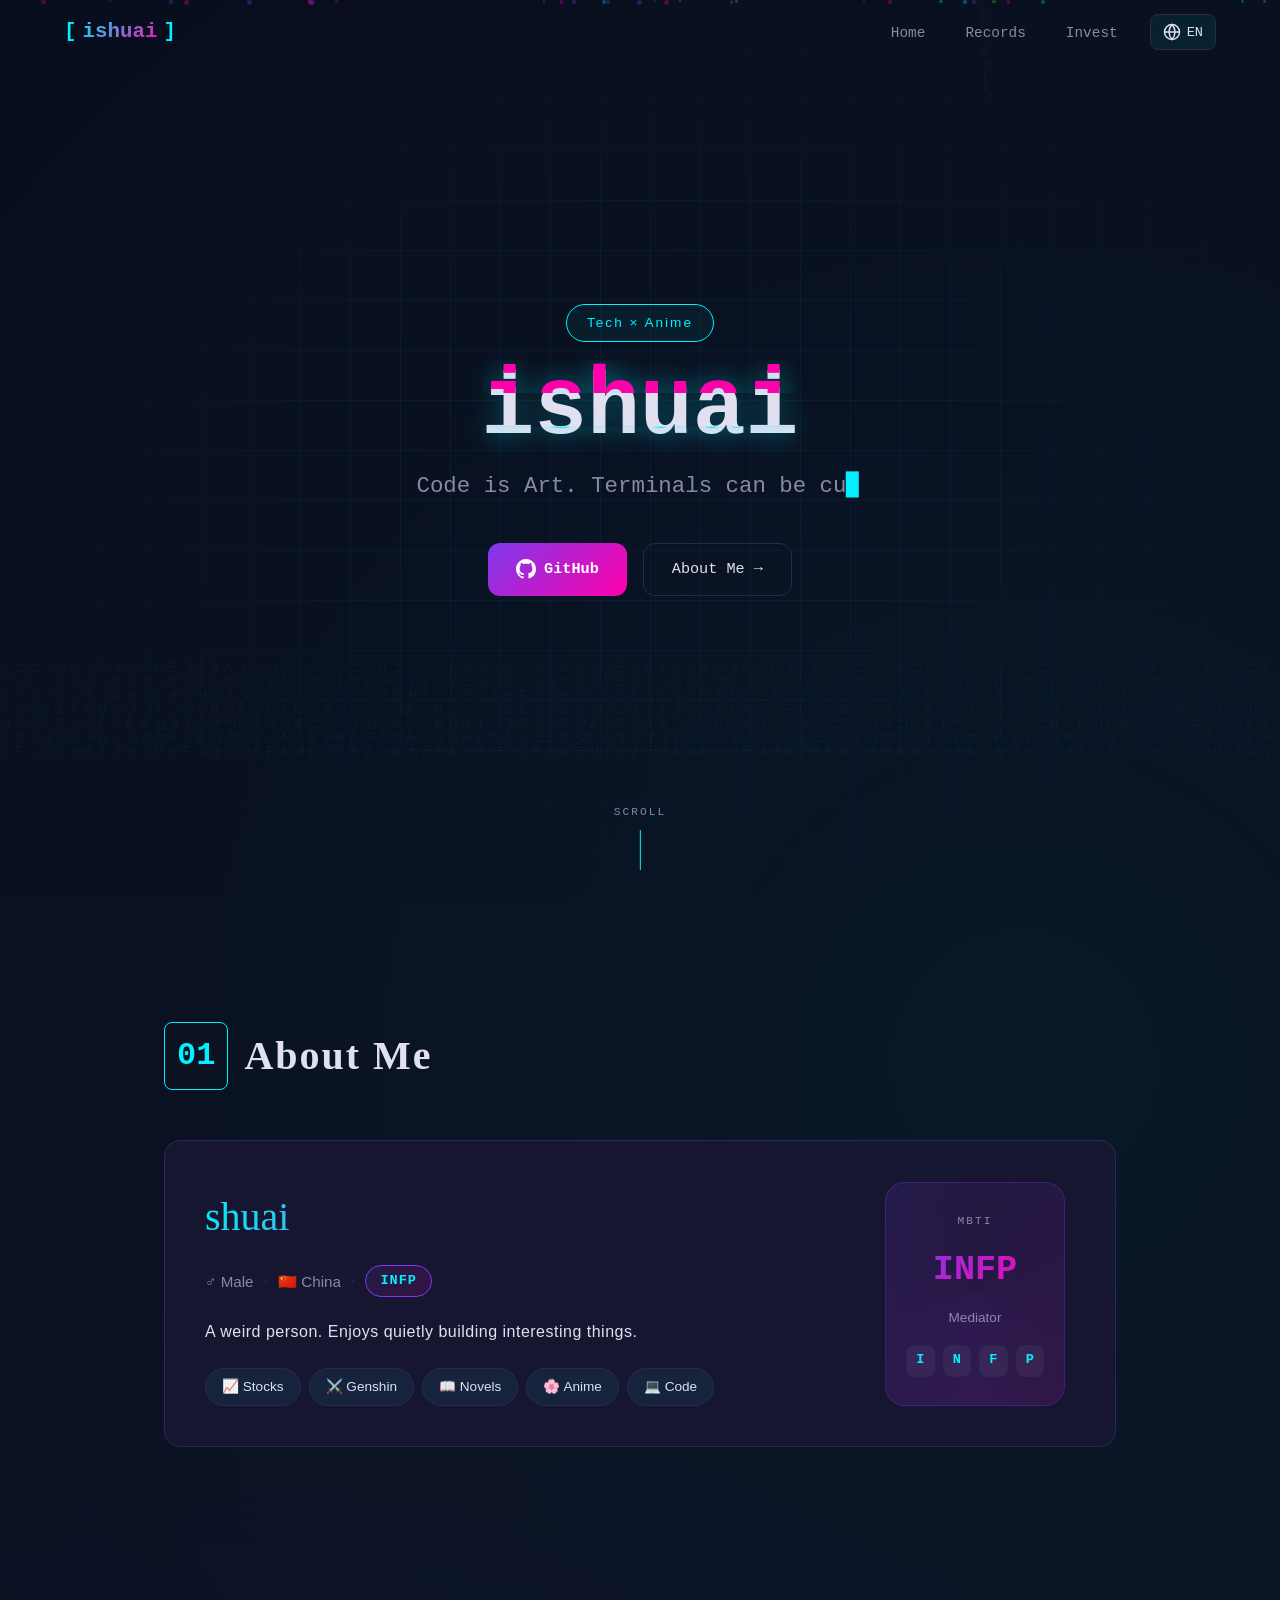
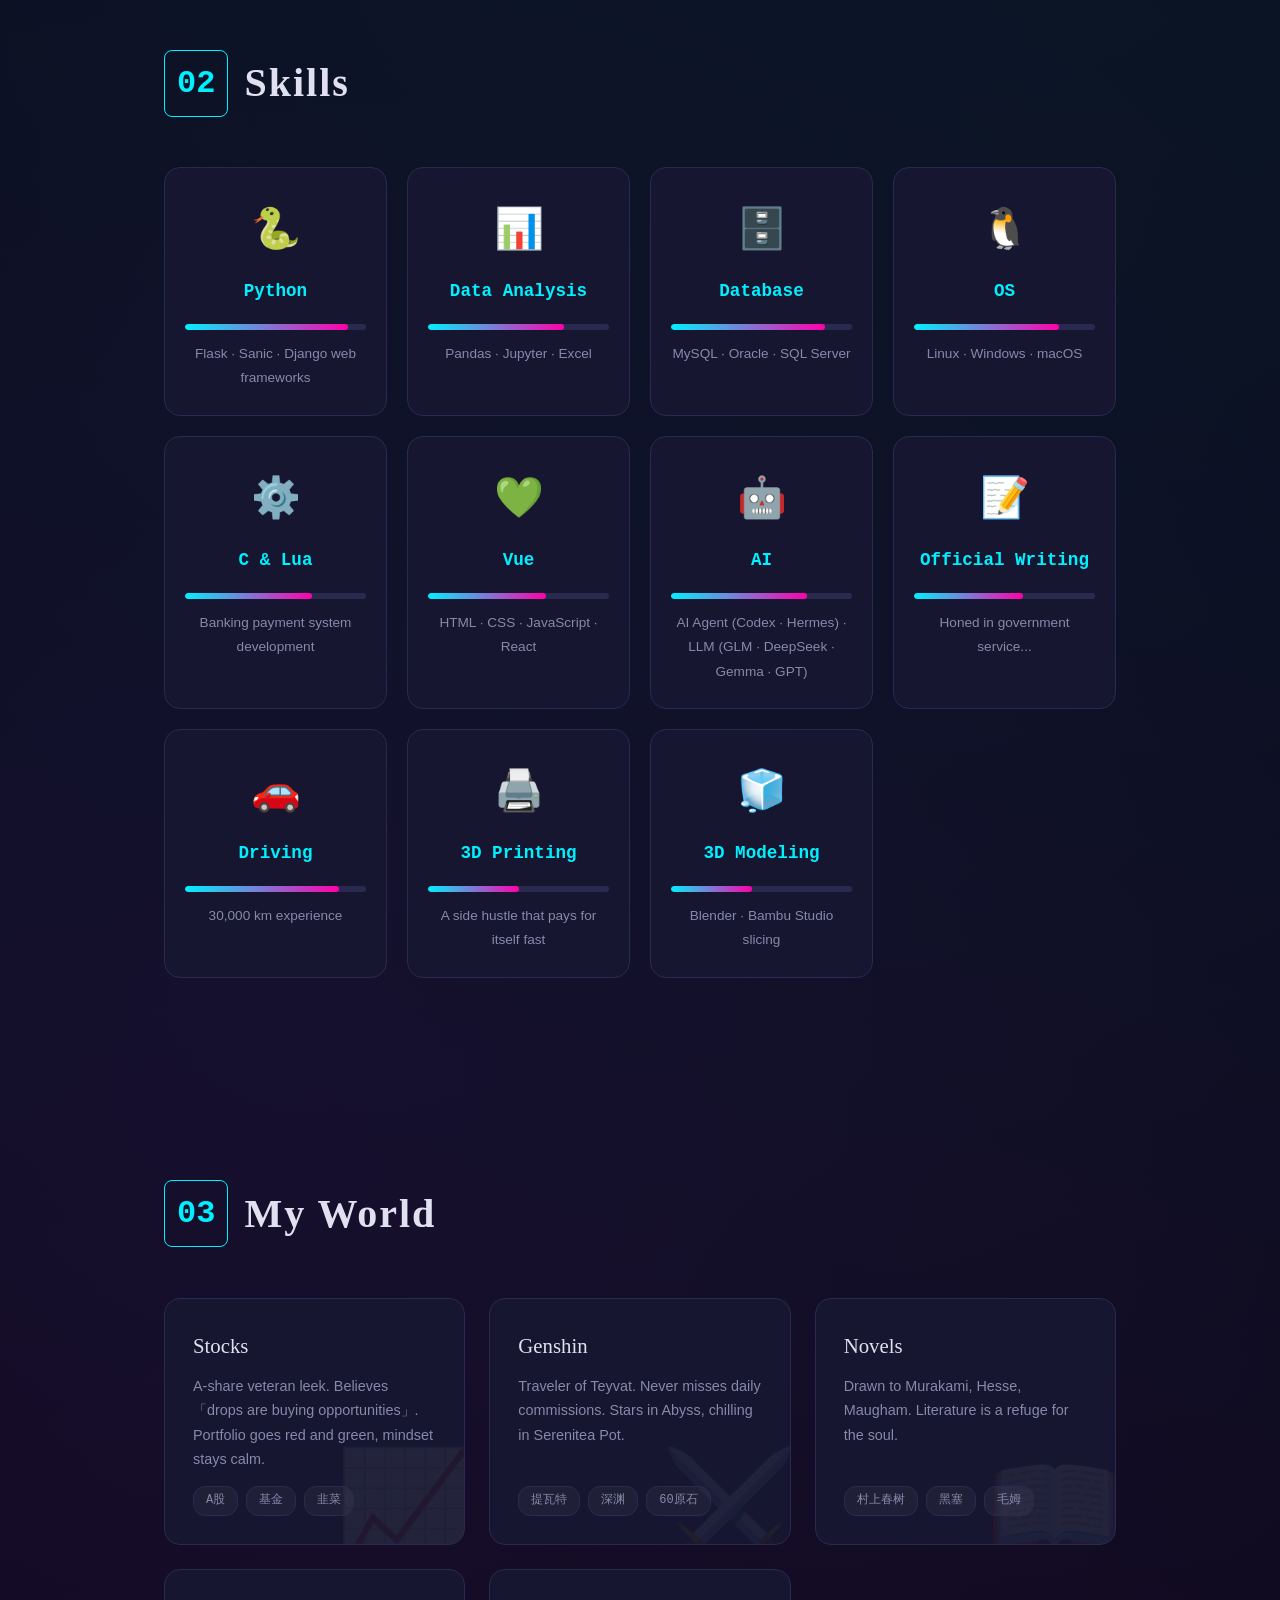
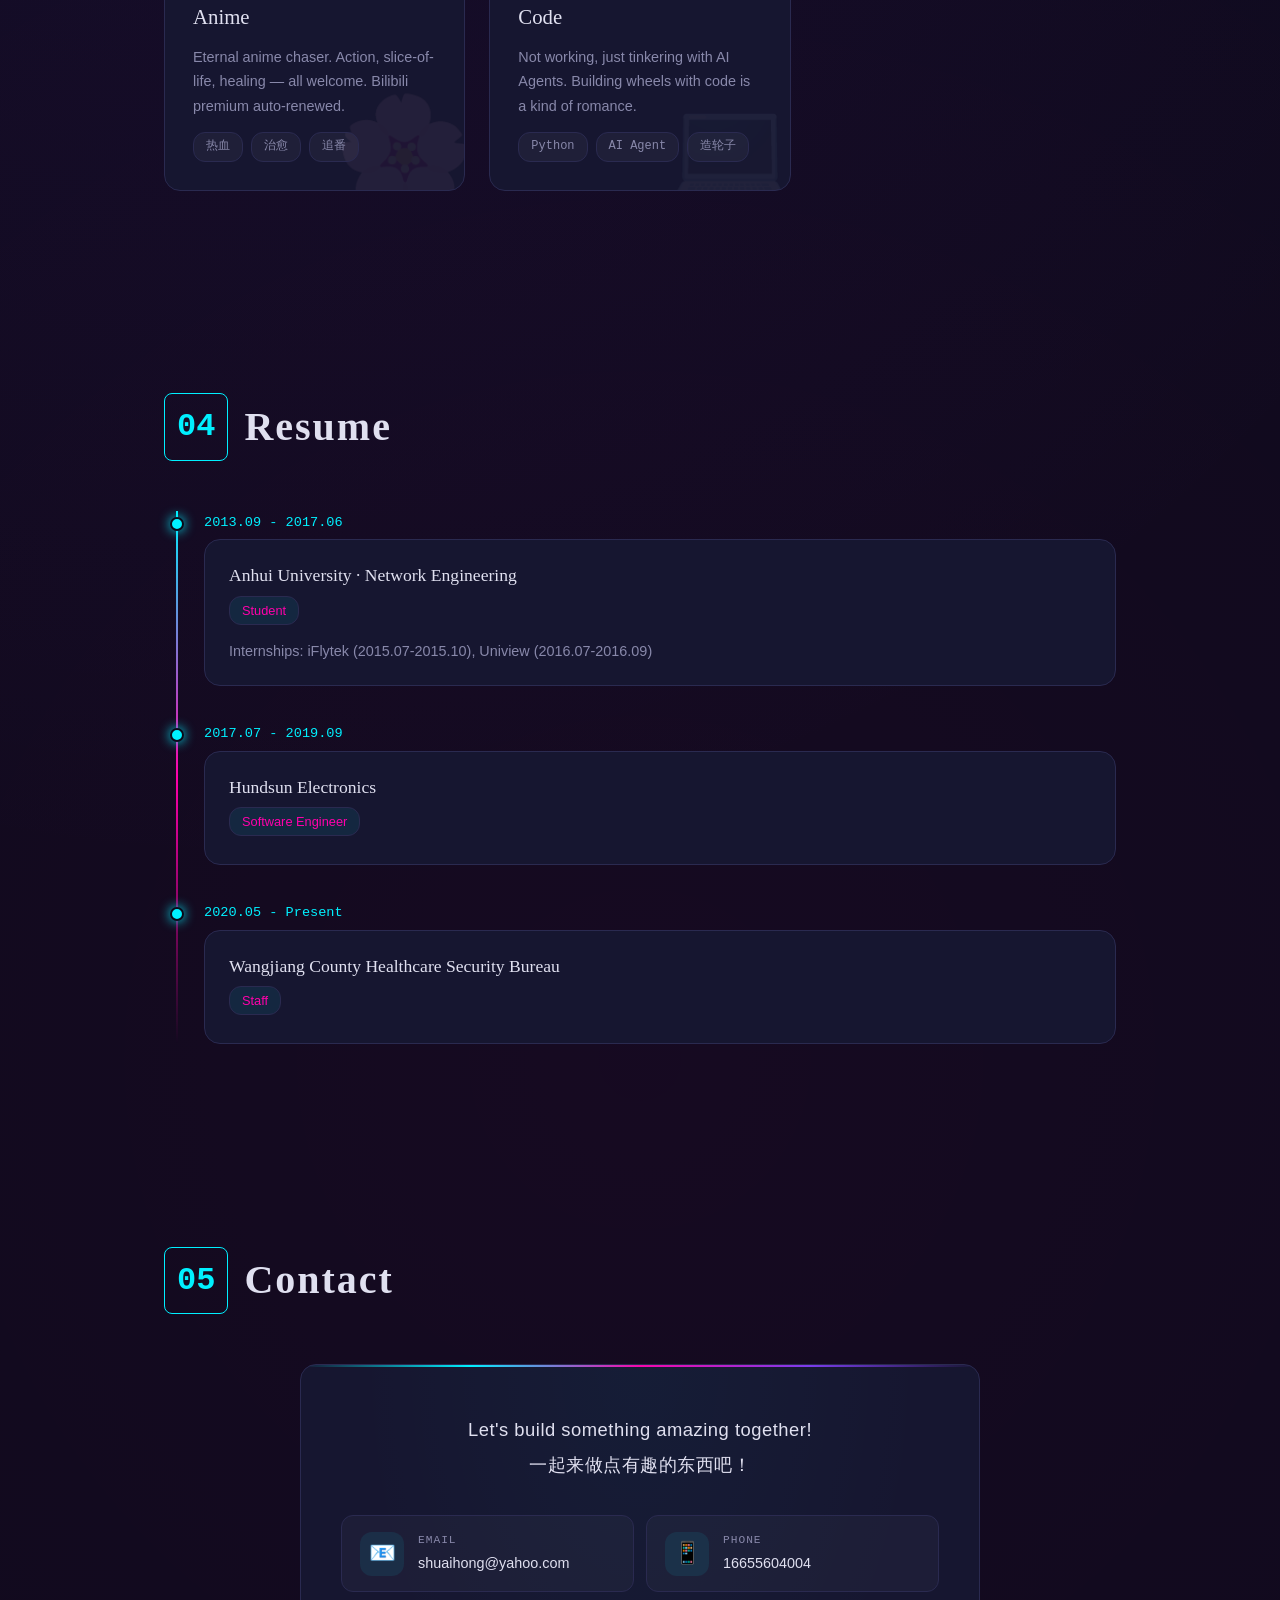
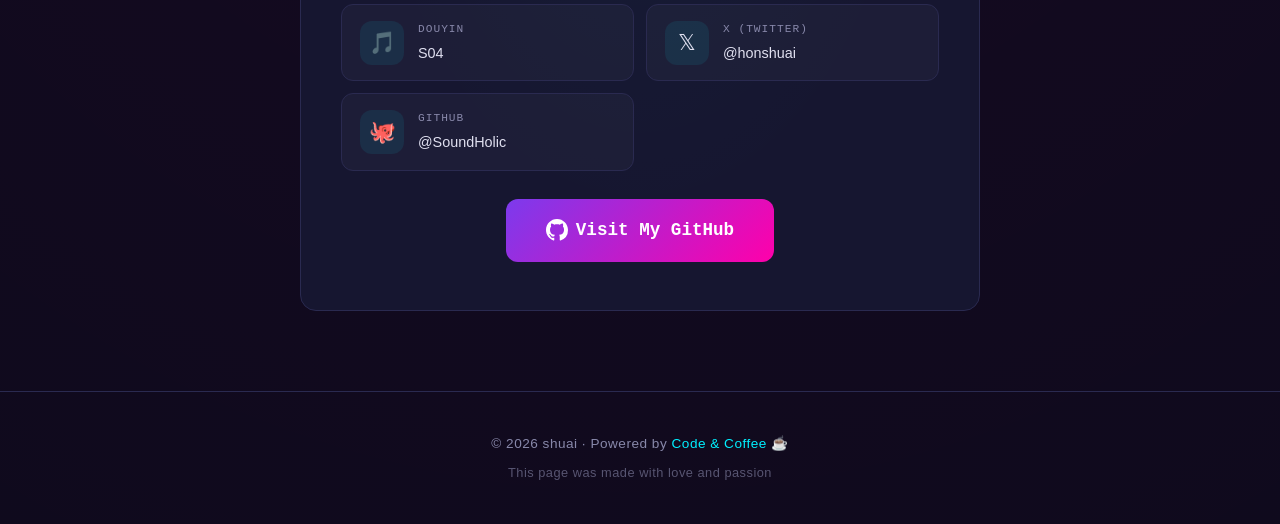
==== commit e59cf48f: "fix mailto/tel paths" ====
--- a/index/index.html
+++ b/index/index.html
@@ -247,14 +247,14 @@
     <div class="contact-card">
       <p class="contact-text" data-i18n="contact.text">一緒に素晴らしいものを作りましょう！<br>一起来做点有趣的东西吧！</p>
       <div class="contact-info">
-        <a href="/mailto:shuaihong@yahoo.com" class="contact-item">
+        <a href="mailto:shuaihong@yahoo.com" class="contact-item">
           <div class="contact-icon">📧</div>
           <div class="contact-detail">
             <span class="contact-label" data-i18n="contact.email">邮箱</span>
             <span class="contact-value">shuaihong@yahoo.com</span>
           </div>
         </a>
-        <a href="/tel:16655604004" class="contact-item">
+        <a href="tel:16655604004" class="contact-item">
           <div class="contact-icon">📱</div>
           <div class="contact-detail">
             <span class="contact-label" data-i18n="contact.phone">电话</span>
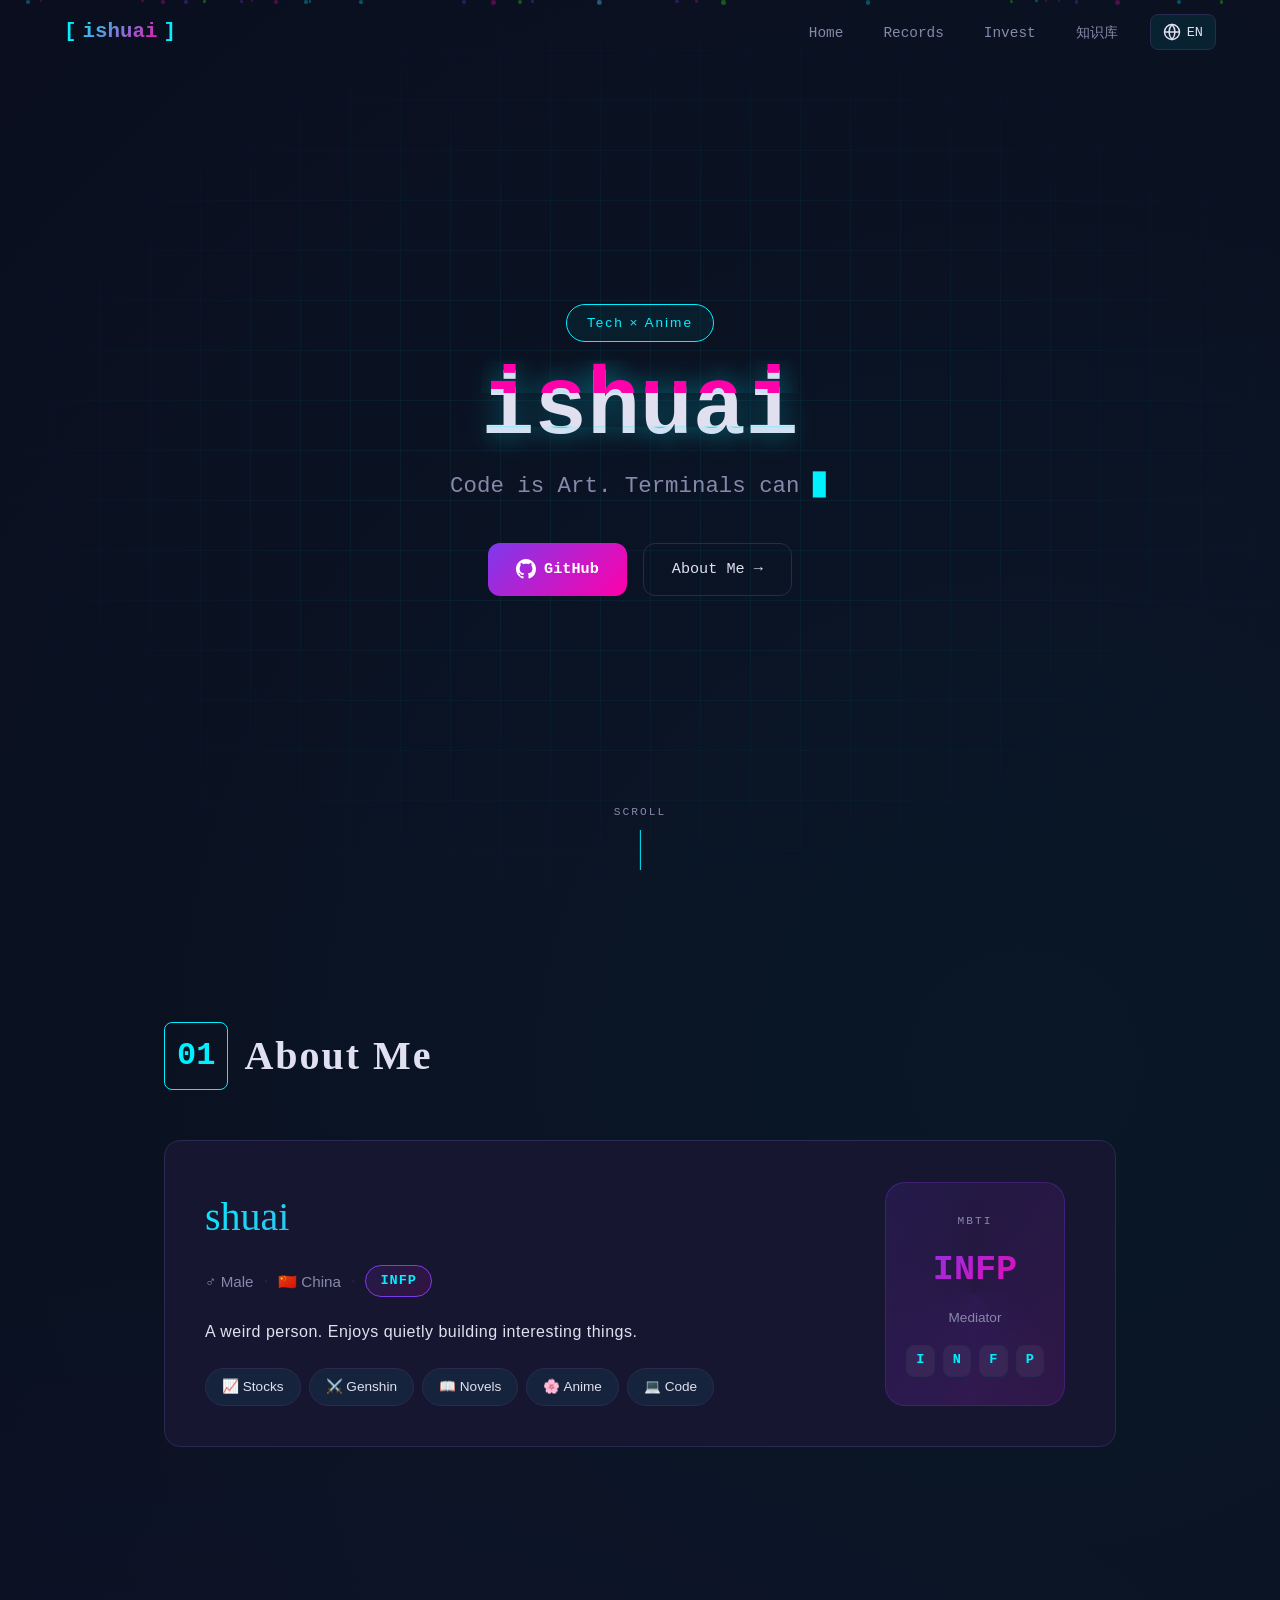
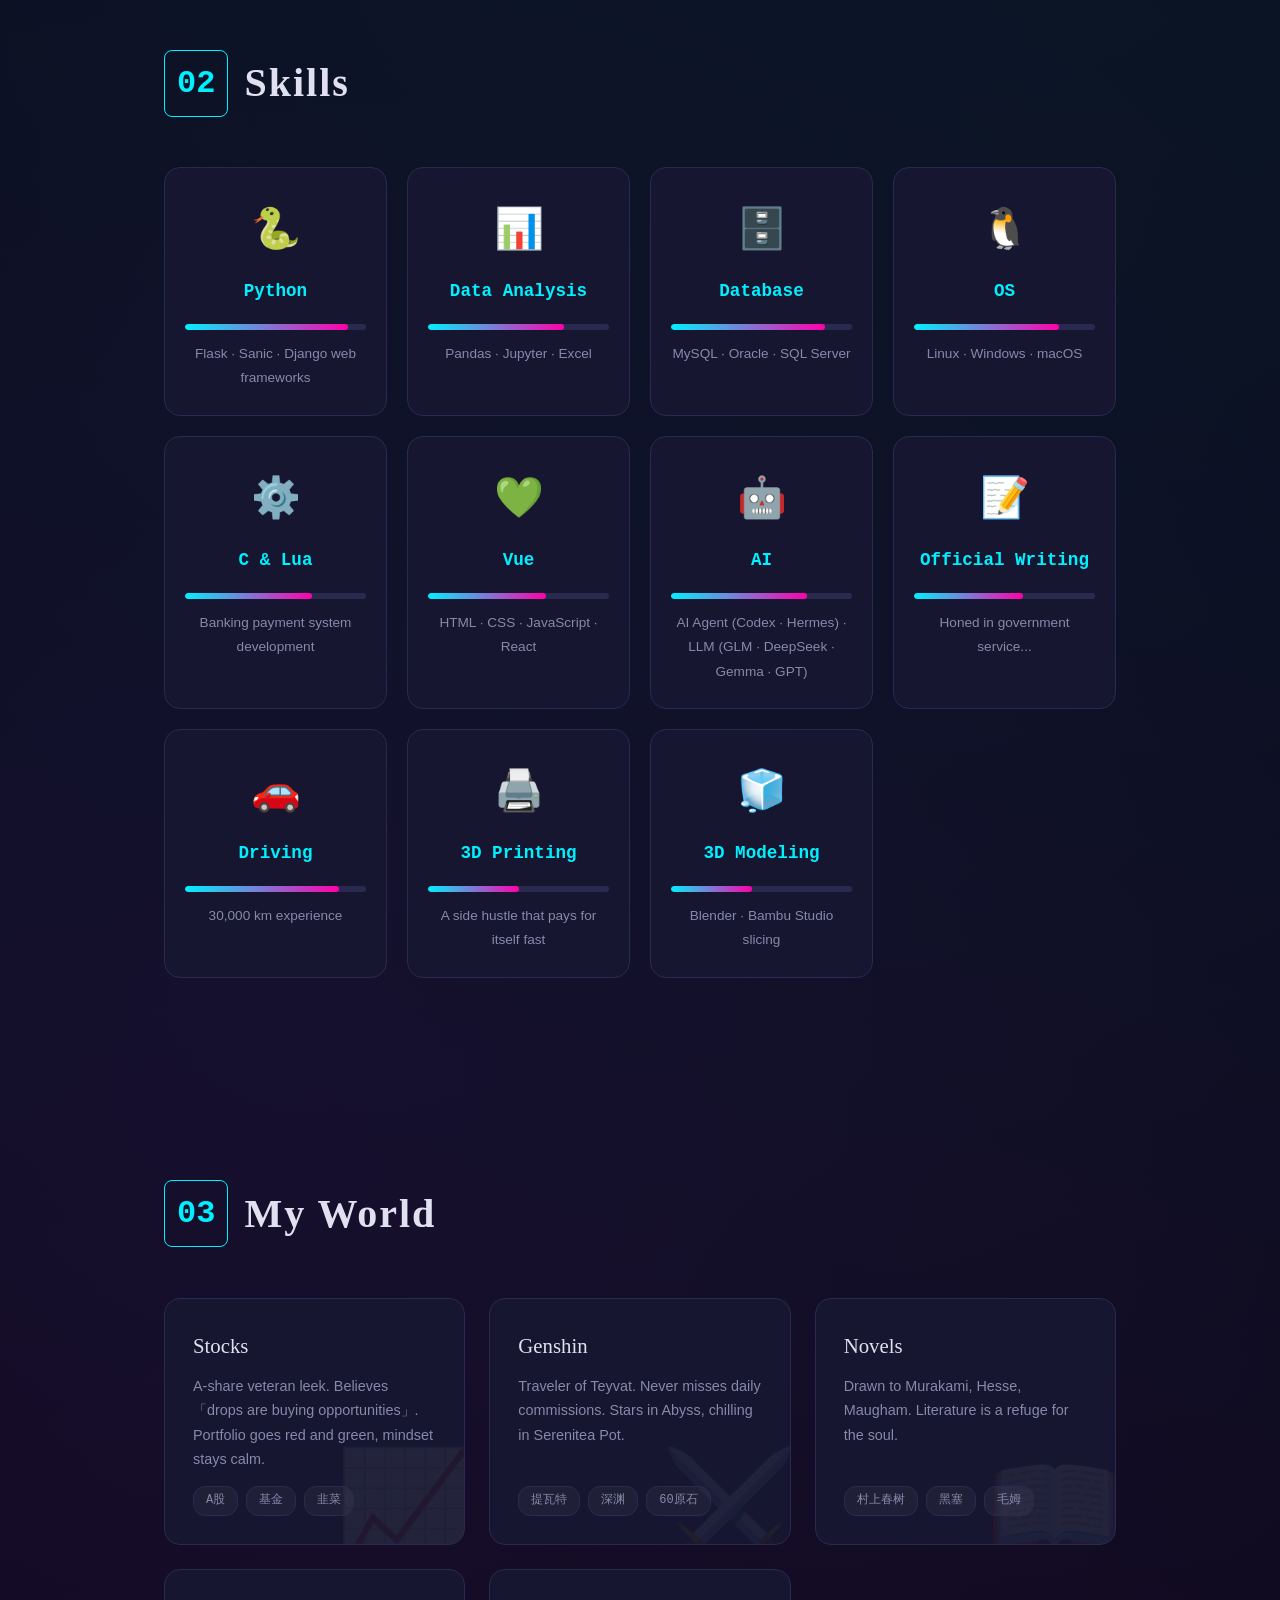
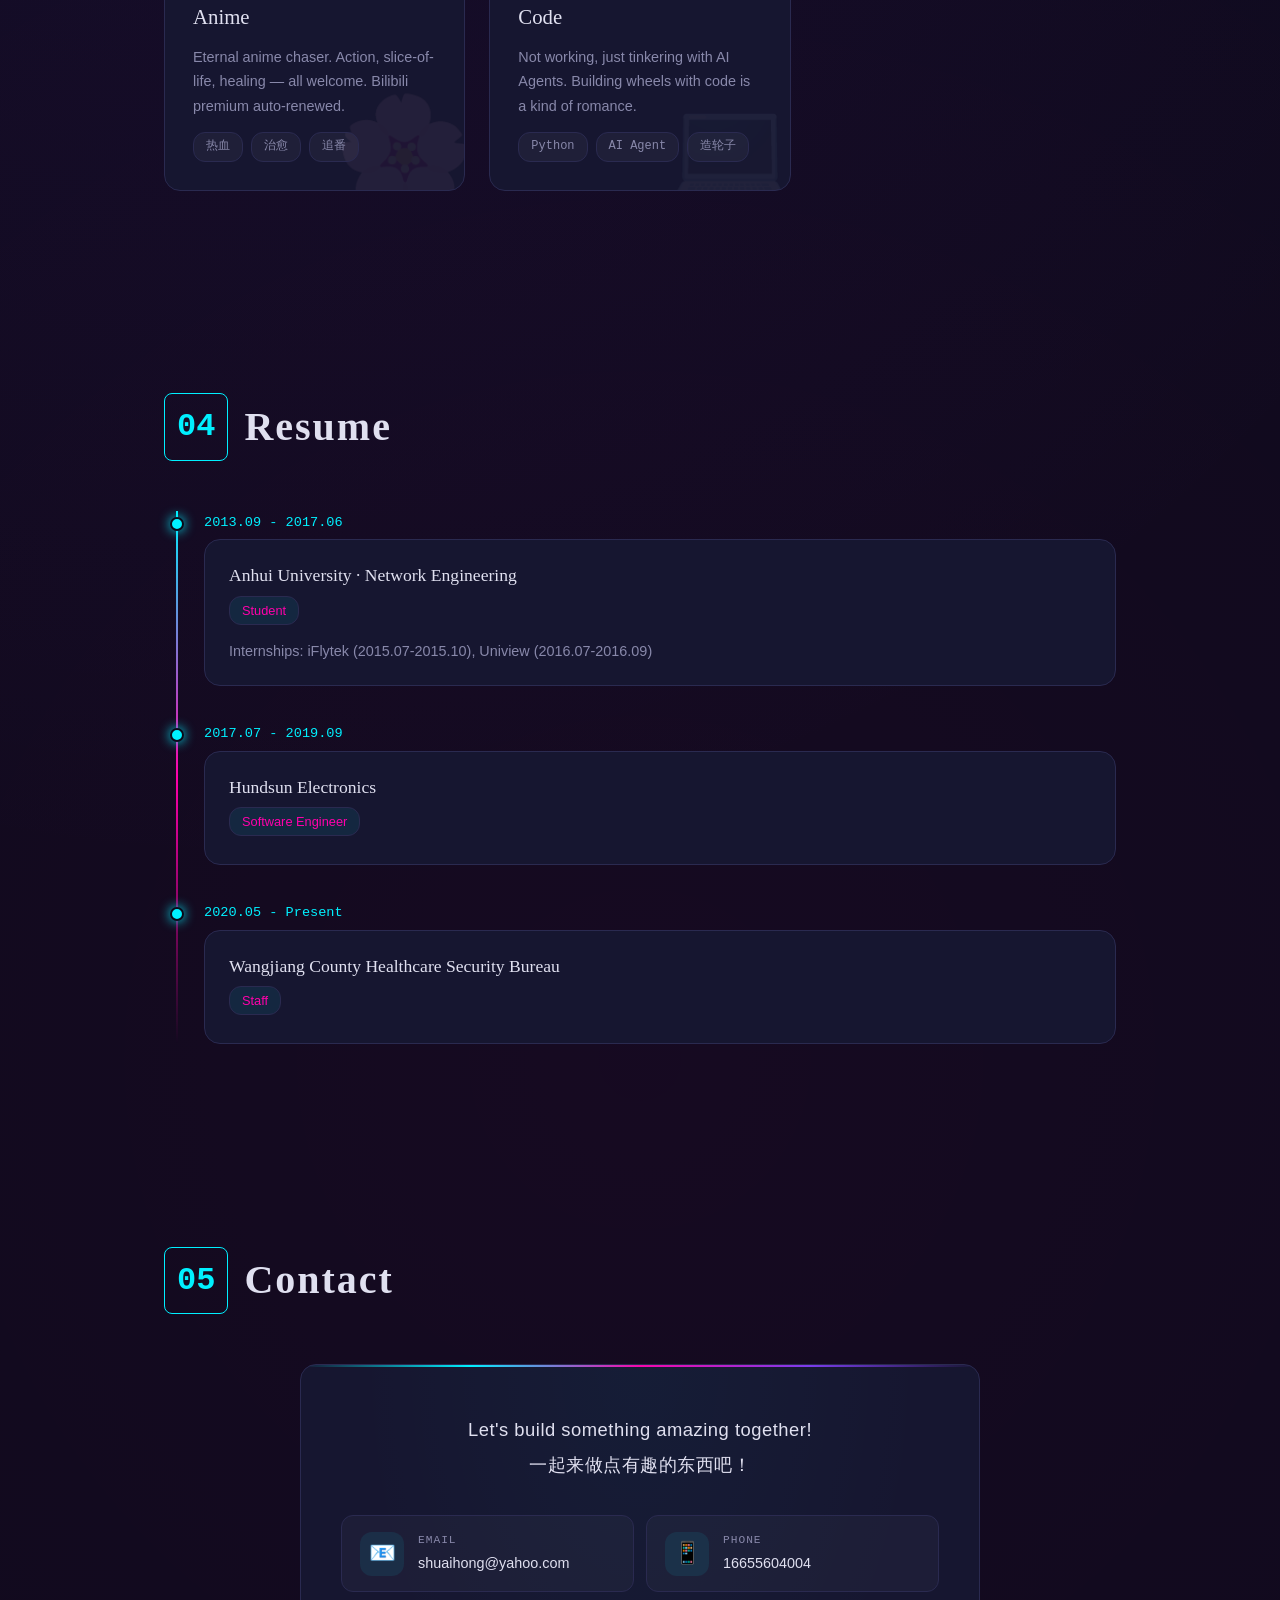
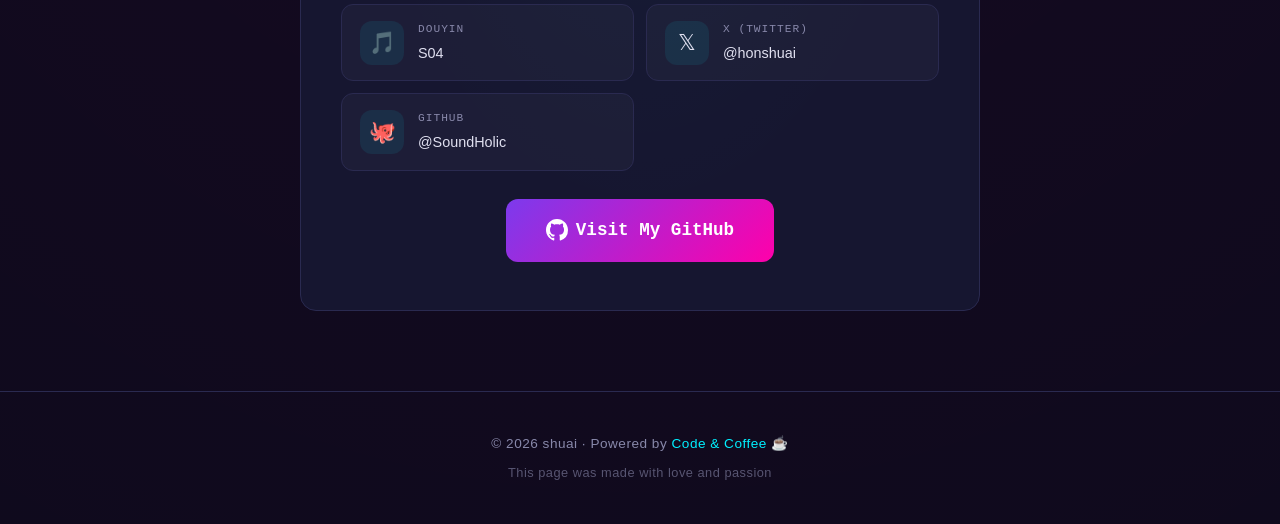
==== commit e446c69c: "导航栏添加知识库链接" ====
--- a/index/index.html
+++ b/index/index.html
@@ -27,6 +27,7 @@
       <li><a href="#home" data-i18n="nav.home" onclick="closeNav()">Home</a></li>
       <li><a href="/records.html" data-i18n="nav.records">记录</a></li>
       <li><a href="/invest.html" data-i18n="nav.invest">投资</a></li>
+        <li><a href="/" data-i18n="nav.kb">知识库</a></li>
       <li class="lang-switch">
         <button class="lang-btn" onclick="toggleLang(event)" aria-label="language">
           <svg width="18" height="18" viewBox="0 0 24 24" fill="none" stroke="currentColor" stroke-width="2"><circle cx="12" cy="12" r="10"/><path d="M2 12h20M12 2a15.3 15.3 0 014 10 15.3 15.3 0 01-4 10 15.3 15.3 0 01-4-10 15.3 15.3 0 014-10z"/></svg>
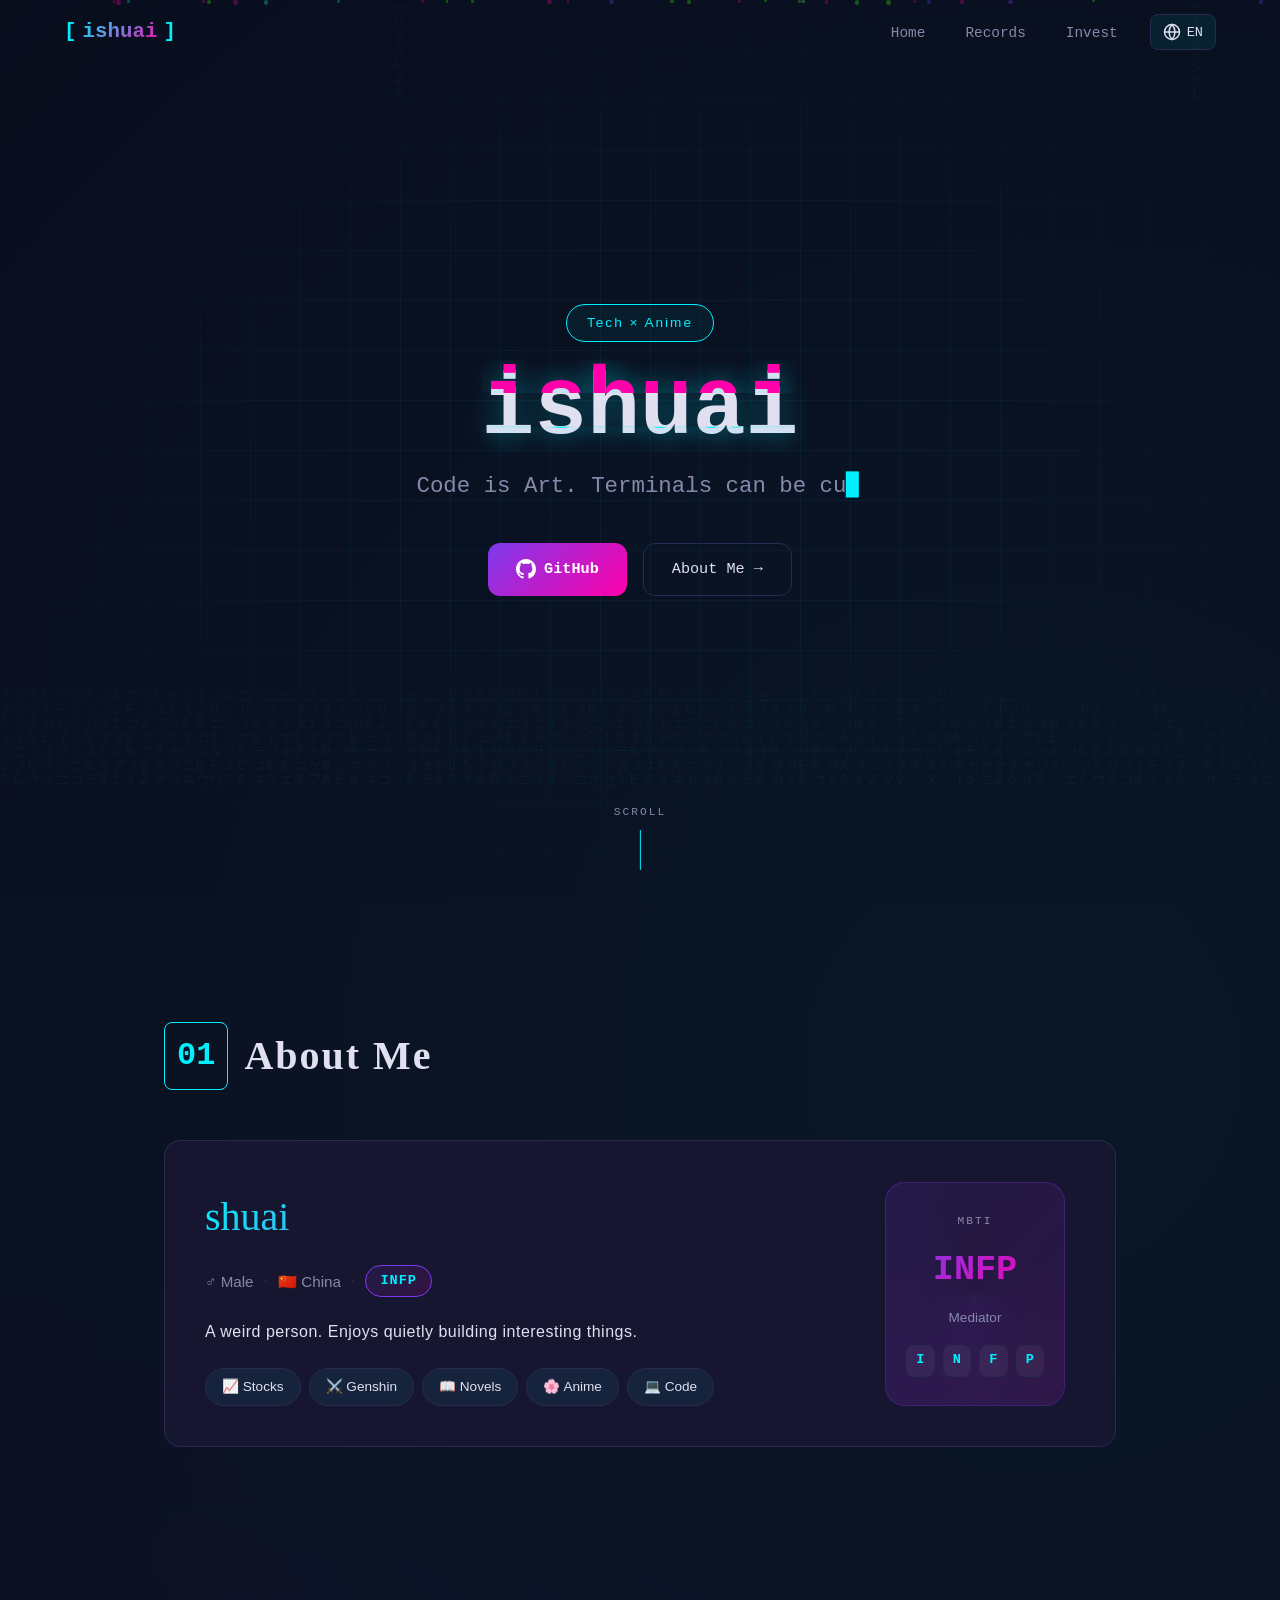
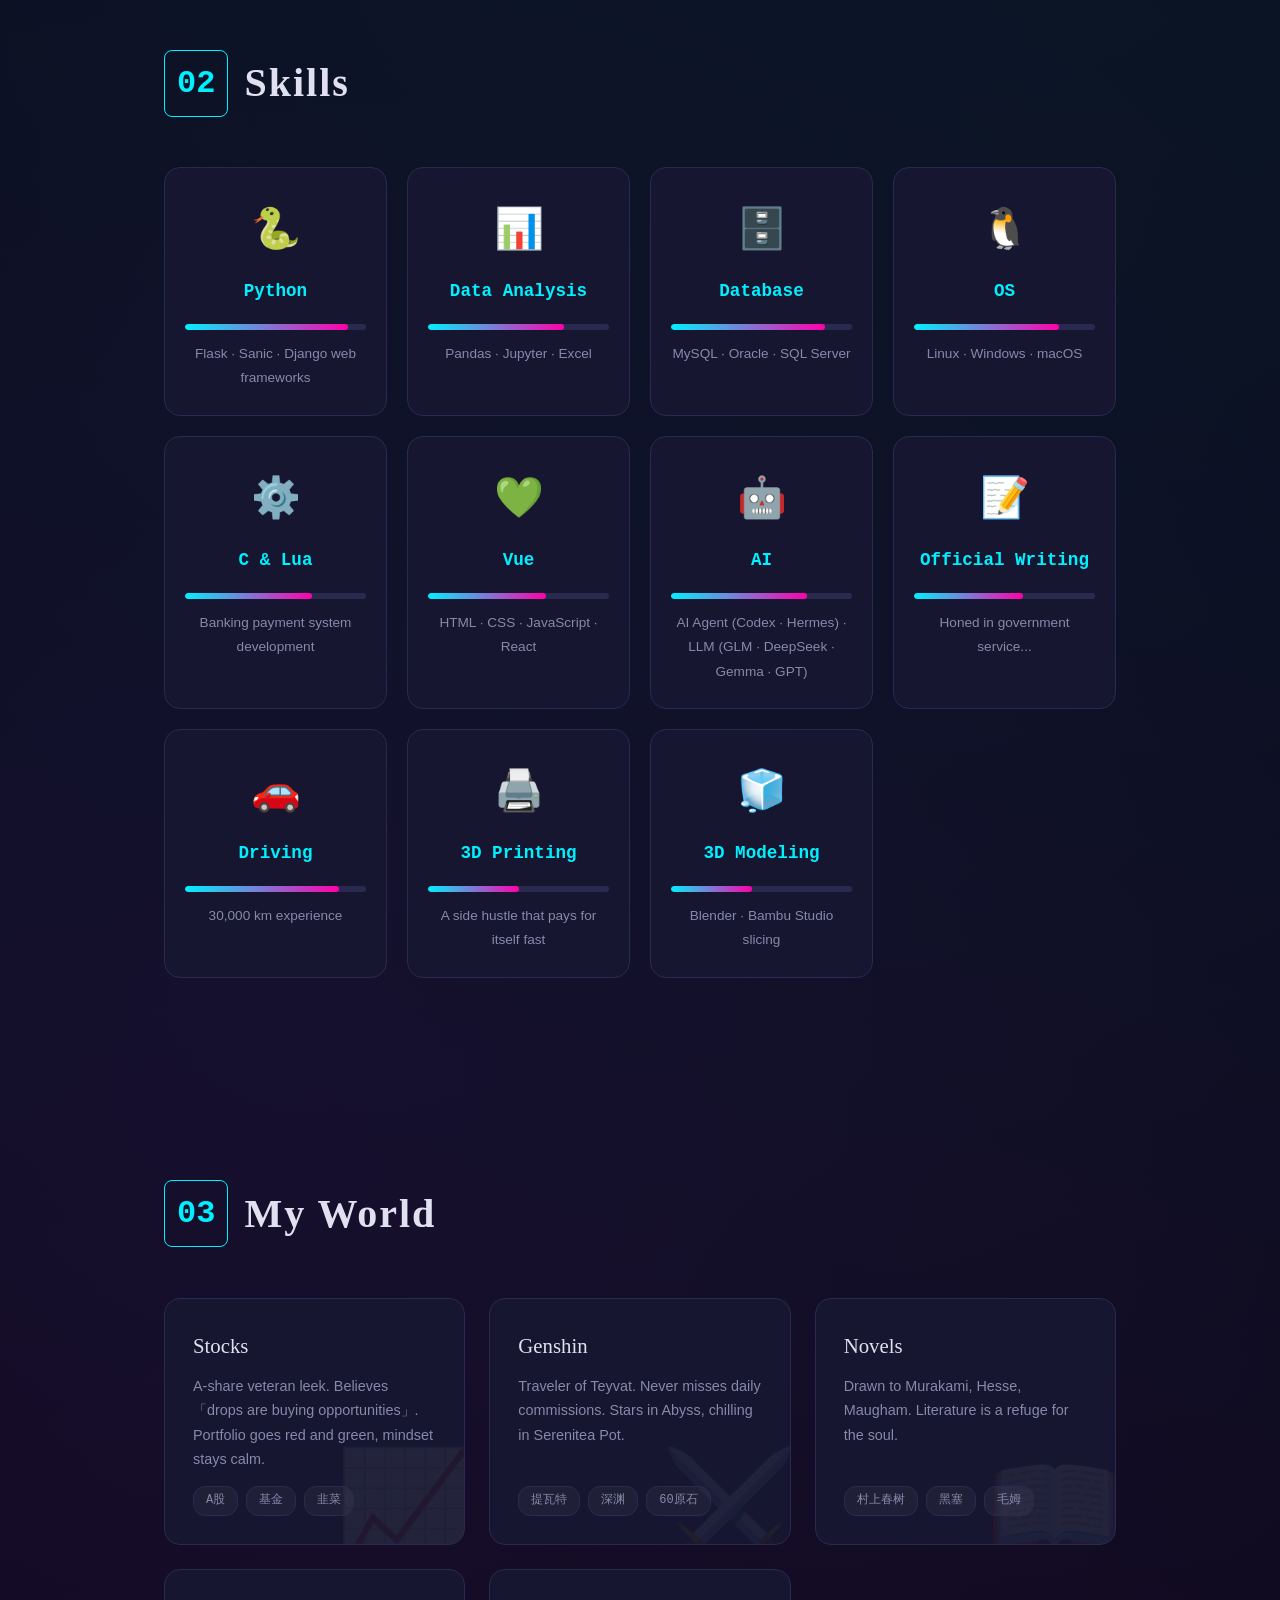
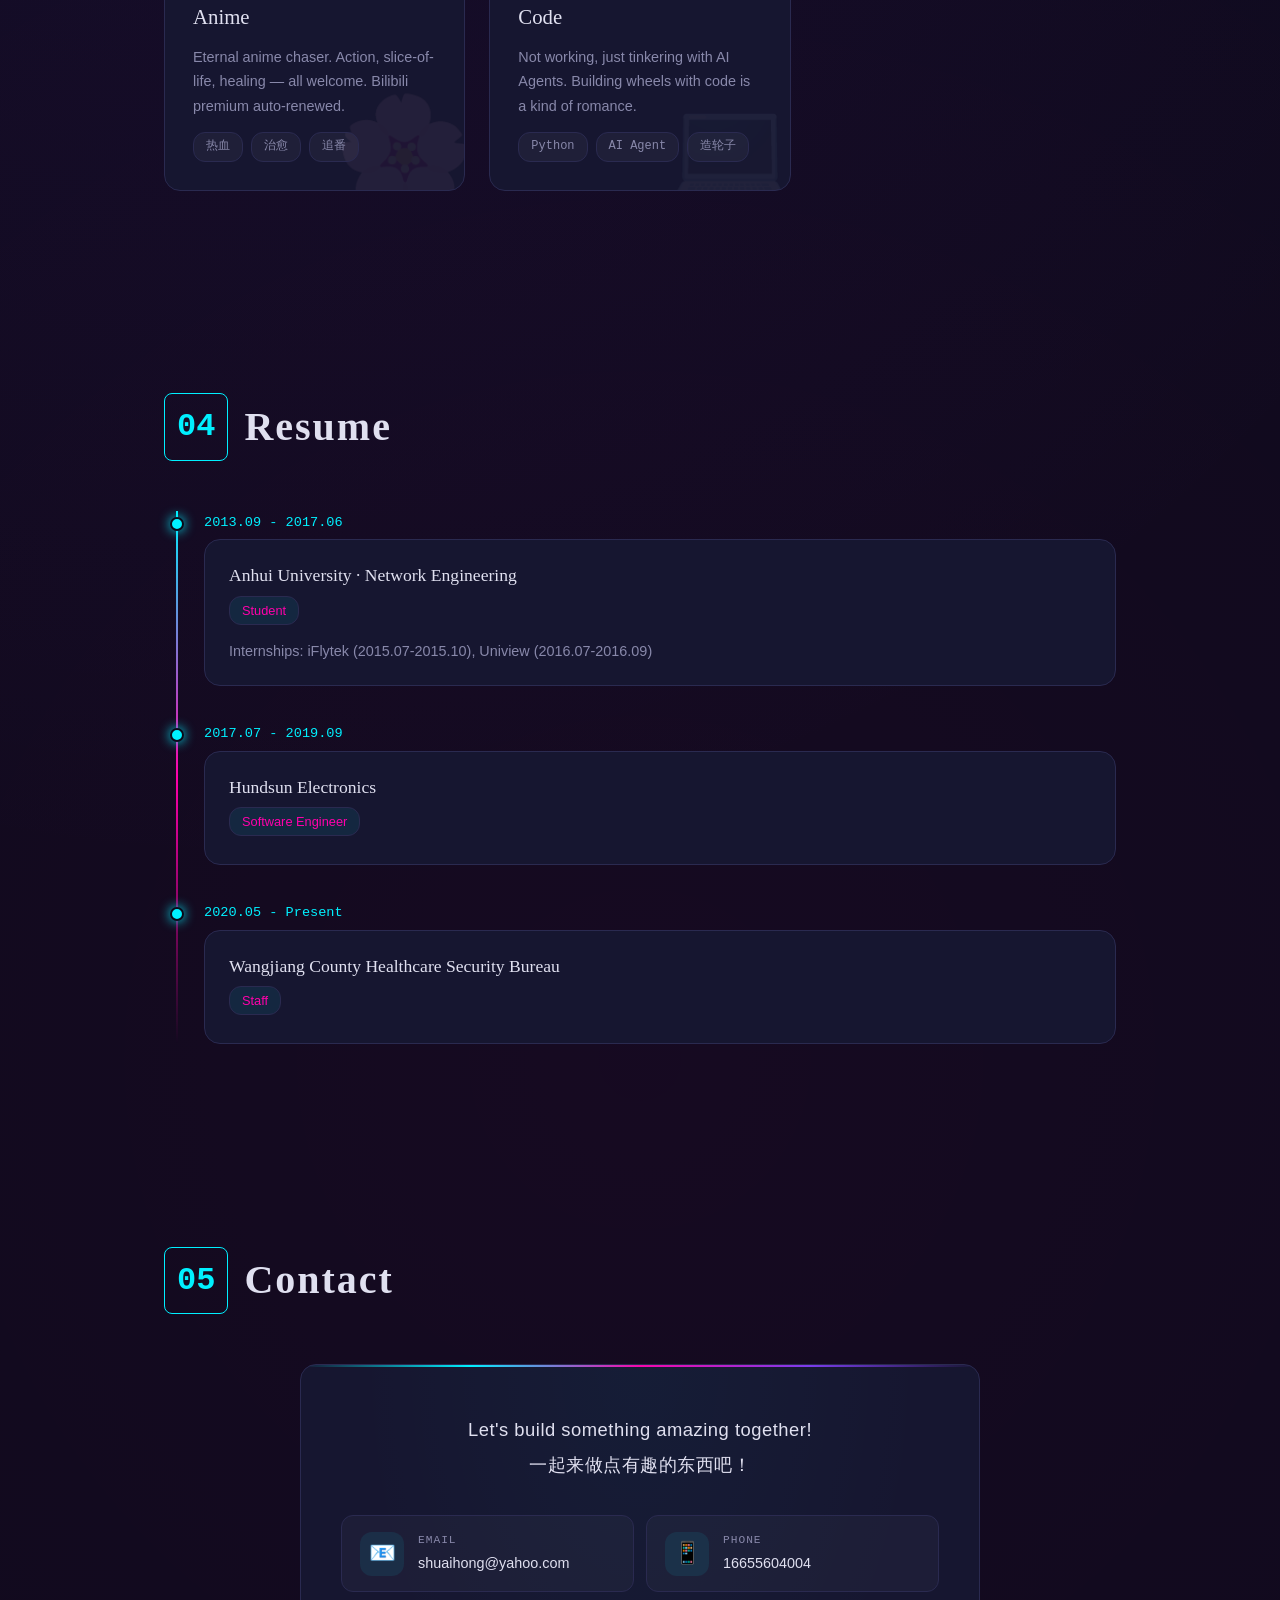
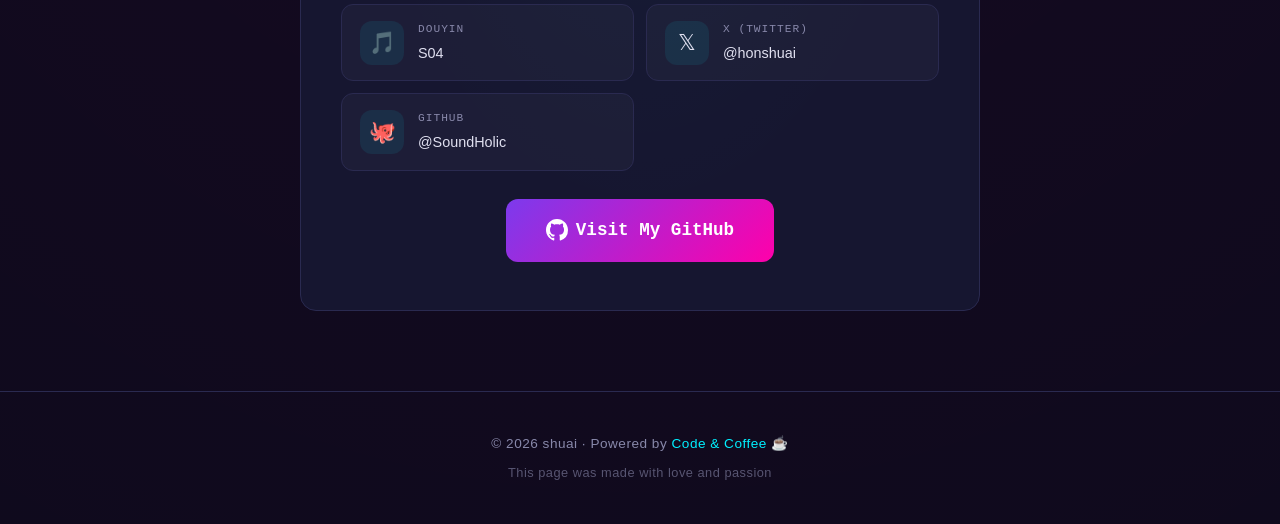
==== commit a9355c7f: "撤回导航栏知识库链接" ====
--- a/index/index.html
+++ b/index/index.html
@@ -27,7 +27,6 @@
       <li><a href="#home" data-i18n="nav.home" onclick="closeNav()">Home</a></li>
       <li><a href="/records.html" data-i18n="nav.records">记录</a></li>
       <li><a href="/invest.html" data-i18n="nav.invest">投资</a></li>
-        <li><a href="/" data-i18n="nav.kb">知识库</a></li>
       <li class="lang-switch">
         <button class="lang-btn" onclick="toggleLang(event)" aria-label="language">
           <svg width="18" height="18" viewBox="0 0 24 24" fill="none" stroke="currentColor" stroke-width="2"><circle cx="12" cy="12" r="10"/><path d="M2 12h20M12 2a15.3 15.3 0 014 10 15.3 15.3 0 01-4 10 15.3 15.3 0 01-4-10 15.3 15.3 0 014-10z"/></svg>
